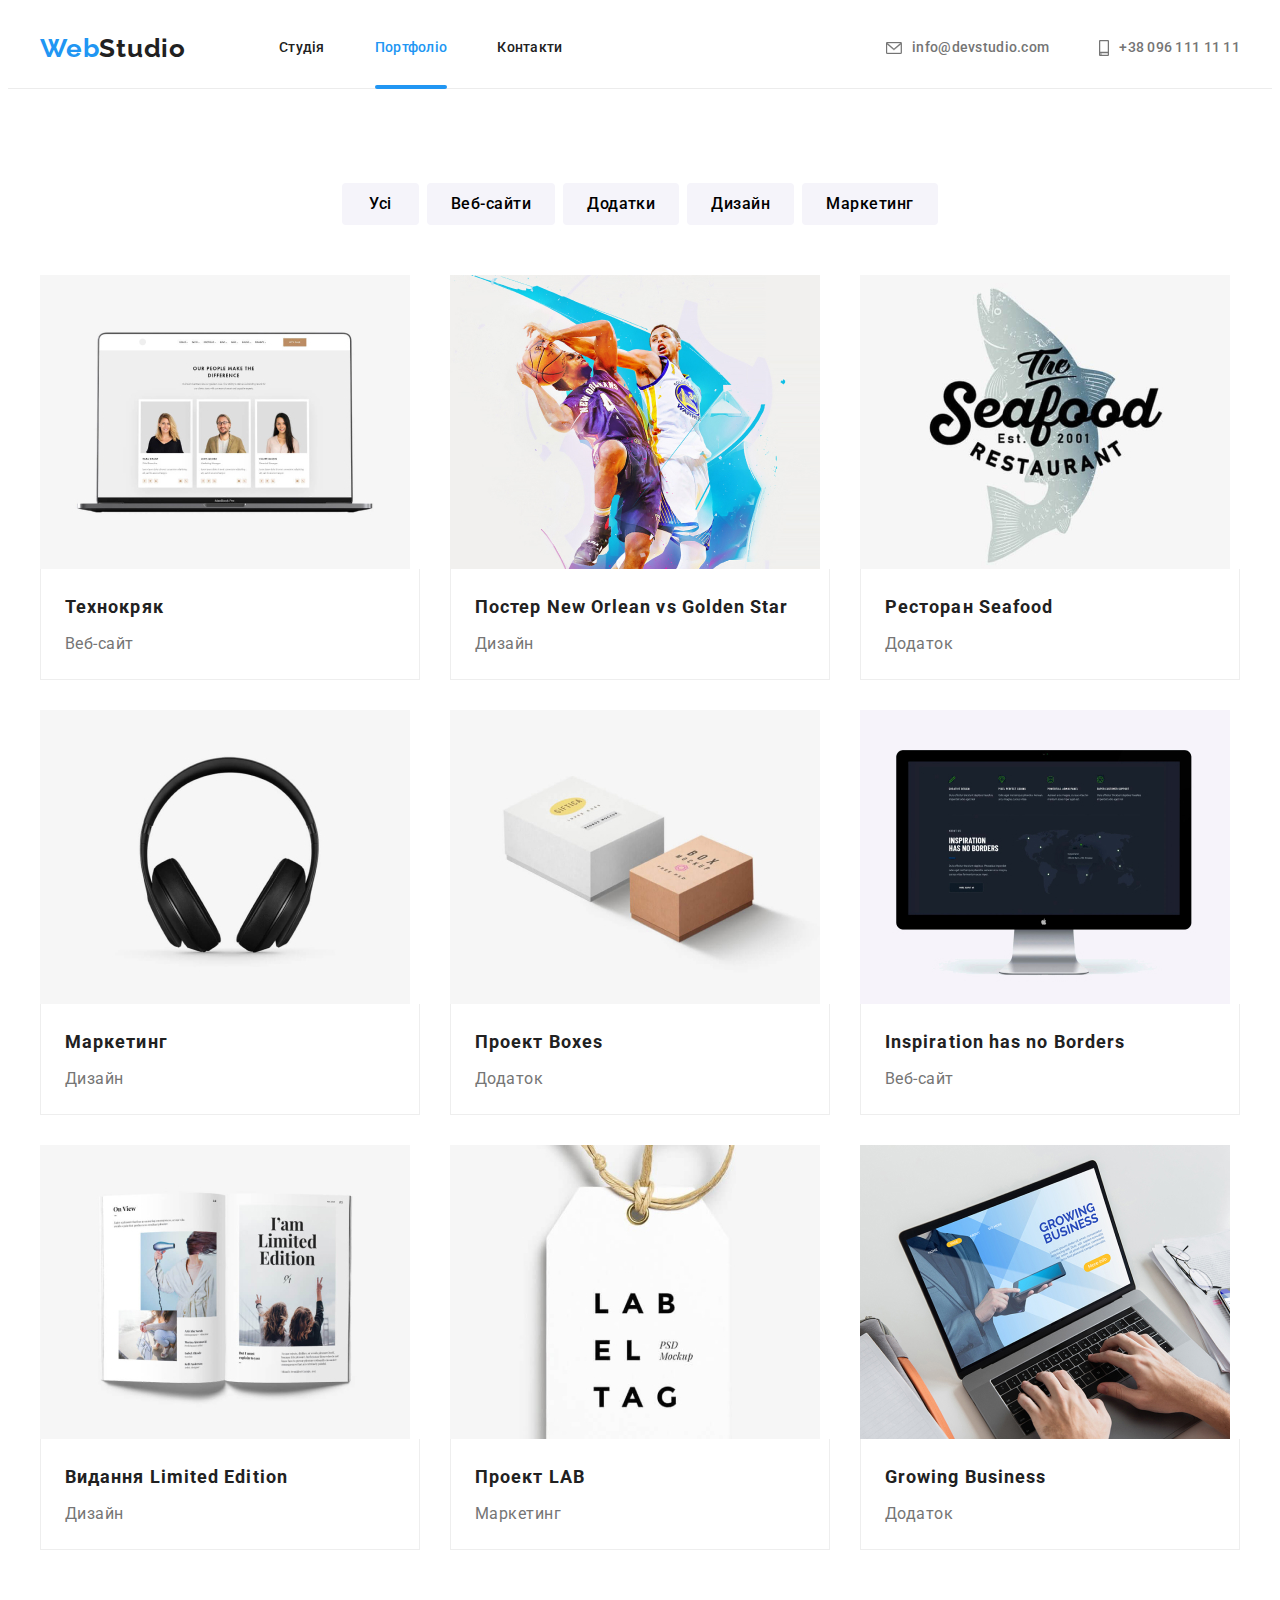
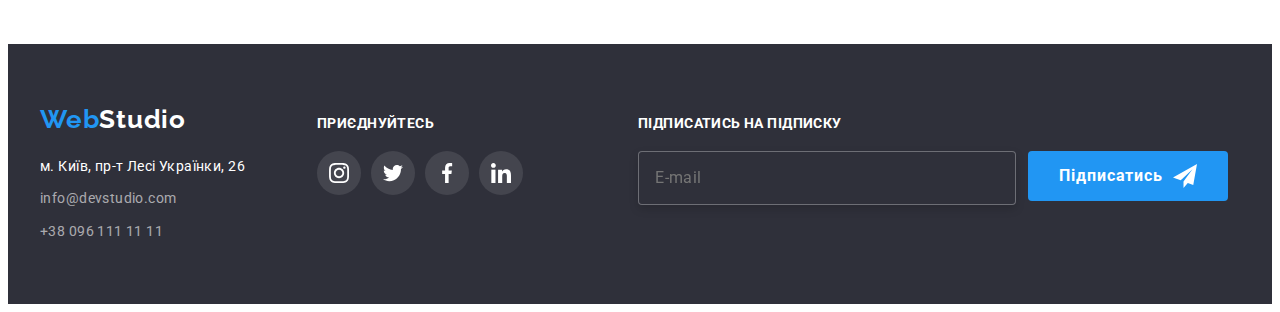
==== portfolio.html @ dafa0482 "first" ====
<!DOCTYPE html>
<html lang="uk">
  <head>
    <meta charset="UTF-8"/>
    <meta http-equiv="X-UA-Compatible" content="IE=edge"/>
    <meta name="viewport" content="width=device-width, initial-scale=1.0"/>
    <title>Portfolio</title>
    <link rel="preconnect" href="https://fonts.googleapis.com"/>
    <link rel="preconnect" href="https://fonts.gstatic.com" crossorigin/>
    <link
      href="https://fonts.googleapis.com/css2?family=Raleway:wght@700&family=Roboto:wght@400;500;700&display=swap"
      rel="stylesheet"/>
    <link rel="stylesheet" href="https://cdnjs.cloudflare.com/ajax/libs/modern-normalize/1.1.0/modern-normalize.min.css" integrity="sha512-wpPYUAdjBVSE4KJnH1VR1HeZfpl1ub8YT/NKx4PuQ5NmX2tKuGu6U/JRp5y+Y8XG2tV+wKQpNHVUX03MfMFn9Q==" crossorigin="anonymous" referrerpolicy="no-referrer" />
    <link rel="stylesheet" href="./css/style.css"/>
    <link rel="stylesheet" href="./css/main.min.css" />
  </head>
  <body>
    <header class="header">
     <div class="container">
        <nav class="navigation">
          <a href="/" class="navigation-logo"><span class="navigation-logos">Web</span>Studio</a>
          <ul class="navigation-site-nav-list">
            <li><a href="./index.html" class="link">Студія</a></li>
            <li>
              <a href="./portfolio.html" class="link-p current">Портфоліо</a>
            </li>
            <li><a href="#" class="link">Контакти</a></li>
          </ul>
        </nav>
        <ul class="contacts-list-h">
          <li>
            <a href="mailto:info@devstudio.com" class="link-mail">
              <svg class="icon icon-envelope" width="16" height="12">
              <use xlink:href="./images/icons.svg#icon-envelope"></use>
            </svg>
            info@devstudio.com</a>
          </li>
          <li><a href="tel:+380961111111" class="linktel">
            <svg class="icon icon-smartphone" width="10" height="16">
              <use xlink:href="./images/icons.svg#icon-smartphone" width="10" height="16"></use>
            </svg>+38 096 111 11 11</a></li>
        </ul>
     </div>
    </header>
    <!--main-->
    <main>
      <section class="allabout">
       <div class="container">
          <h1 class="visually-hidden">Портфоліо</h1>
          <ul class="list-buttons">
            <li><button type="button" class="butone">Усі</button></li>
            <li><button type="button" class="but">Веб-сайти</button></li>
            <li><button type="button" class="but">Додатки</button></li>
            <li><button type="button" class="but">Дизайн</button></li>
            <li><button type="button" class="but">Маркетинг</button></li>
          </ul>
          <ul class="card-set">
            <li class="item-carts">
              <a href="#" class="pcarts">
                <div class="product">
                 <div class="produkt-thumb">
                  <img src="./images/imegesportfolio/Tehnojrm1.jpg" alt="open notebook" width="370" height="294"/>
                  <div class="produkt-overlay">
                    <p class="produkt-text">Ресурс пропонує комплексні пропозиції з різним рівнем функціоналу та сервісів. Все це дозволить
                      відвідувачу отримати вичерпні відомості про компанію чи приватну особу.</p>
                  </div>
                 </div>
                </div>
                  <div class="item-carts-item">
                    <h3 class="cart-name">Технокряк</h3>
                    <p class="text-cart">Веб-сайт</p>
                  </div>
              </a>
            </li>
            <li class="item-carts">
              <a href="#" class="pcarts">
                <div class="product">
                  <div class="produkt-thumb">
                <img src="./images/imegesportfolio/New_orlean2.jpg" alt="big game New Orlean" width="370" height="294"/>
                <div class="produkt-overlay">
                  <p class="produkt-text">Ресурс пропонує комплексні пропозиції з різним рівнем функціоналу та сервісів. Все це
                    дозволить
                    відвідувачу отримати вичерпні відомості про компанію чи приватну особу.</p>
                </div>
                </div>
                </div>
                <div class="item-carts-item">
                  <h3 class="cart-name">Постер New Orlean vs Golden Star</h3>
                  <p class="text-cart">Дизайн</p>
                </div>
              </a>
            </li>
            <li class="item-carts">
              <a href="#" class="pcarts">
                <div class="product">
                  <div class="produkt-thumb">
                <img src="./images/imegesportfolio/Seafood3.jpg" alt="logo seafood" width="370" height="294"/>
                <div class="produkt-overlay">
                  <p class="produkt-text">Ресурс пропонує комплексні пропозиції з різним рівнем функціоналу та сервісів. Все це
                    дозволить
                    відвідувачу отримати вичерпні відомості про компанію чи приватну особу.</p>
                </div>
                </div>
                </div>
                <div class="item-carts-item">
                  <h3 class="cart-name">Ресторан Seafood</h3>
                  <p class="text-cart">Додаток</p>
                </div>
              </a>
            </li>
            <li class="item-carts">
              <a href="#" class="pcarts">
                <div class="product">
                  <div class="produkt-thumb">
                <img src="./images/imegesportfolio/prime4.jpg" alt="hearephone" width="370" height="294"/>
                <div class="produkt-overlay">
                  <p class="produkt-text">Ресурс пропонує комплексні пропозиції з різним рівнем функціоналу та сервісів. Все це
                    дозволить
                    відвідувачу отримати вичерпні відомості про компанію чи приватну особу.</p>
                </div>
                </div>
                </div>
                <div class="item-carts-item">
                  <h3 class="cart-name">Маркетинг</h3>
                  <p class="text-cart">Дизайн</p>
                </div>
              </a>
            </li>
            <li class="item-carts">
              <a href="#" class="pcarts">
                <div class="product">
                  <div class="produkt-thumb">
                <img src="./images/imegesportfolio/boxes5.jpg" alt="two boxes" width="370" height="294"/>
                <div class="produkt-overlay">
                  <p class="produkt-text">Ресурс пропонує комплексні пропозиції з різним рівнем функціоналу та сервісів. Все це
                    дозволить
                    відвідувачу отримати вичерпні відомості про компанію чи приватну особу.</p>
                </div>
                </div>
                </div>
                <div class="item-carts-item">
                  <h3 class="cart-name">Проект Boxes</h3>
                  <p class="text-cart">Додаток</p>
                </div>
              </a>
            </li>
            <li class="item-carts">
              <a href="#" class="pcarts">
                <div class="product">
                  <div class="produkt-thumb">
                <img src="./images/imegesportfolio/business6.jpg" alt="monitor" width="370" height="294"/>
                <div class="produkt-overlay">
                  <p class="produkt-text">Ресурс пропонує комплексні пропозиції з різним рівнем функціоналу та сервісів. Все це
                    дозволить
                    відвідувачу отримати вичерпні відомості про компанію чи приватну особу.</p>
                </div>
                </div>
                </div>
               <div class="item-carts-item">
                  <h3 class="cart-name">Inspiration has no Borders</h3>
                  <p class="text-cart">Веб-сайт</p>
               </div>
              </a>
            </li>
            <li class="item-carts">
              <a href="#" class="pcarts">
                <div class="product">
                  <div class="produkt-thumb">
                <img src="./images/imegesportfolio/limited7.jpg" alt="a book" width="370" height="294"/>
                <div class="produkt-overlay">
                  <p class="produkt-text">Ресурс пропонує комплексні пропозиції з різним рівнем функціоналу та сервісів. Все це
                    дозволить
                    відвідувачу отримати вичерпні відомості про компанію чи приватну особу.</p>
                </div>
                </div>
                </div>
                <div class="item-carts-item">
                  <h3 class="cart-name">Видання Limited Edition</h3>
                  <p class="text-cart">Дизайн</p>
                </div>
              </a>
            </li>
            <li class="item-carts">
              <a href="#" class="pcarts">
                <div class="product">
                  <div class="produkt-thumb">
                <img src="./images/imegesportfolio/lab8.jpg" alt="labeltag" width="370" height="294"/>
                <div class="produkt-overlay">
                  <p class="produkt-text">Ресурс пропонує комплексні пропозиції з різним рівнем функціоналу та сервісів. Все це
                    дозволить
                    відвідувачу отримати вичерпні відомості про компанію чи приватну особу.</p>
                </div>
                </div>
                </div>
                <div class="item-carts-item">
                  <h3 class="cart-name">Проект LAB</h3>
                  <p class="text-cart">Маркетинг</p>
                </div>
              </a>
            </li>
            <li class="item-carts">
              <a href="#" class="pcarts">
                <div class="product">
                  <div class="produkt-thumb">
                <img src="./images/imegesportfolio/busines9.jpg" alt="printing on the notebook" width="370" height="294"/>
                <div class="produkt-overlay">
                  <p class="produkt-text">Ресурс пропонує комплексні пропозиції з різним рівнем функціоналу та сервісів. Все це
                    дозволить
                    відвідувачу отримати вичерпні відомості про компанію чи приватну особу.</p>
                </div>
                </div>
                </div>
                <div class="item-carts-item">
                  <h3 class="cart-name">Growing Business</h3>
                  <p class="text-cart">Додаток</p>
                </div>
              </a>
            </li>
          </ul>
       </div>
      </section>
    </main>
    <footer class="footer">
      <div class="container-f">
        <div class="conection">
          <a href="/" class="flogo"><span class="navigation-logos">Web</span>Studio</a>
          <address class="addresfoot">
            <ul class="u">
              <li class="contacts-footer">
                <a
                  href="https://goo.gl/maps/TBVd1bk3MFg56sKE7"
                  target="blank"
                  rel="noopener noreferrer nofollow"
                  class="footer-adres"
                  >м. Київ, пр-т Лесі Українки, 26</a>
              </li>
              <li class="contacts-footer">
                <a href="mailto:info@devstudio.com" class="footer-mail"
                  >info@devstudio.com</a>
              </li>
              <li class="contacts-footer">
                <a href="tel:+380961111111" class="footer-tel">+38 096 111 11 11</a>
              </li>
            </ul>
          </address>
        </div>
        <div class="footer-icons-link">
        <p class="foter-link-title">ПРИЄДНУЙТЕСЬ</p>
        <ul class="footer-link-list">
      <li class="footer-link-item">
      <a class="f-s-link" href="">
      <svg class="icon icon-instagram-2">
        <use xlink:href="./images/icons.svg#icon-instagram-2"></use>
      </svg>
      </a>
     </li>
     <li class="footer-link-item">
      <a class="f-s-link" href="">
      <svg class="icon icon-twitter-1">
        <use xlink:href="./images/icons.svg#icon-twitter-1"></use>
      </svg>
      </a>
     </li>
     <li class="footer-link-item">
      <a class="f-s-link" href="">
      <svg class="icon icon-facebook-1">
        <use xlink:href="./images/icons.svg#icon-facebook-1"></use>
      </svg>
      </a>
     </li>
     <li class="footer-link-item">
      <a class="f-s-link" href="">
      <svg class="icon icon-linkedin-1">
        <use xlink:href="./images/icons.svg#icon-linkedin-1"></use>
      </svg>
      </a>
     </li>
        </ul>
      </div>
    <div class="form-button-foot">
      <p class="foter-link-tit">Підписатись на підписку</p>
      <form class="form-pidp">
        <input class="input-mail" type="text" name="e-mail" id="e-mail" placeholder="E-mail"/>
       <button type="submit" class="foot-em-bottom">Підписатись
          <svg class="icon icon-icon-send" width="24px" height="24px">
            <use xlink:href="./images/icons.svg#icon-icon-send"></use>
          </svg>
        </button>
       </form>
      </div>
    </div>
 </footer> 
  </body>
</html>
---- css/main.min.css ----
.navigation{display:flex;align-items:center}.navigation-site-nav-list{display:flex;gap:50px;margin-right:93px;margin-left:93px}.navigation-logo:focus,.navigation-logo{color:var(--title-text-color);text-decoration:none;font-family:"Raleway";font-style:normal;font-weight:700;font-size:26px;line-height:1.19;letter-spacing:.03em}.navigation-logos{color:var(--accent-color);-nev-accent:#2196f3}.contacts-list-h{display:flex;gap:50px;margin-right:93px;margin-left:93px}.header{border-bottom:1px solid #ececec}.link-s,li{text-decoration:none;list-style:none}.link-s.current,.link-p.current{color:var(--accent-color)}.linktel:hover,.linktel:focus,.linktel-s:hover,.linktel-s:focus,.link-mail:hover,.link-mail:focus,.navigation-site-nav-list>.link:hover,.navigation-site-nav-list>.link:focus,.link-p:hover,.link-p:focus{color:var(--accent-color);text-decoration:none}.link-p,.link-s,.link{position:relative;color:var(--title-text-color);font-weight:500;font-size:14px;line-height:1.14;letter-spacing:.02em;text-decoration:none}.current::after{content:"";position:absolute;display:block;width:100%;height:4px;background-color:#2196f3;left:0;bottom:-1px;opacity:1;border-radius:2px;transition:opacity 250ms cubic-bezier(0.4, 0, 0.2, 1)}.link-mail,.linktel{color:var(--text-color);font-weight:500;font-size:14px;line-height:1.14;letter-spacing:.02em;text-decoration:none}.link-s{display:flex;padding:32px 0;transition:color 250ms cubic-bezier(0.4, 0, 0.2, 1)}.link-s:hover,.link-s:focus{color:var(--accent-color)}.link{display:flex;padding:32px 0;transition:color 250ms cubic-bezier(0.4, 0, 0.2, 1)}.link:hover,.link:focus{color:var(--accent-color)}.link-p{display:flex;padding:32px 0;transition:color 250ms cubic-bezier(0.4, 0, 0.2, 1)}.link-p:hover,.link-p:focus{color:var(--accent-color)}.contacts-list-h{display:flex;margin-left:auto;margin-right:0px}.link-mail,.linktel{display:flex;padding:32px 0;align-items:center;transition:color 250ms cubic-bezier(0.4, 0, 0.2, 1)}.icon{fill:currentColor}.link-mail>.icon-envelope{stroke:currentColor;margin-right:10px}.linktel>.icon-smartphone{stroke:currentColor;margin-right:10px}.icon-smartphone:link:hover.icon{color:var(--accent-color)}.header{border-bottom:1px solid #ececec}.contacts-list-h,.navigation-site-nav-list{display:flex;gap:50px;margin-right:0}.navigation{display:flex;align-items:center}.header{border-bottom:1px solid #ececec}.navigation-logo:focus,.navigation-logo{color:var(--title-text-color);text-decoration:none;font-family:"Raleway";font-style:normal;font-weight:700;font-size:26px;line-height:1.19;letter-spacing:.03em}.navigation-logos{color:var(--accent-color);-nev-accent:#2196f3}.link-p,.link-s,.link{position:relative;color:var(--title-text-color);font-weight:500;font-size:14px;line-height:1.14;letter-spacing:.02em;text-decoration:none}:root{--primary-text-color: rgba(0, 0, 0, 0.8);--title-text-color: #212121;--text-color: #757575;--accent-color: #2196f3;--primary-white-color: #ffffff;--font-family: "Roboto", sans-serif;--bg-herro: #2f303a;--bg-team: #f5f4fa;--button-activ: #188ce8;--footer-text-color: rgba(255, 255, 255, 0.6)}header>.container{display:flex;width:1200px;padding-left:15px;padding-right:15px;margin:0 auto;align-items:center}.container{width:1200px;padding-left:15px;padding-right:15px;margin:0 auto}.product{overflow:hidden}.produkt-thumb{position:relative}.produkt-text{padding:63px 24px;font-family:"Roboto";font-style:normal;font-weight:400;font-size:18px;line-height:28px;letter-spacing:.03em;color:var(--primary-white-color)}.produkt-overlay{position:absolute;left:0;top:1px;width:100%;height:100%;background-color:rgba(33,150,243,.9);transform:translateY(100%);transition:transform 250ms cubic-bezier(0.4, 0, 0.2, 1)}.pcarts:hover .produkt-overlay{transform:translateY(0)}.produkt-thumb::before{display:inline-block;top:0;left:0;width:100%;height:100%;background-color:rgba(33,150,243,.9);transform:translateY(100%);transition:transform 250ms cubic-bezier(0.4, 0, 0.2, 1)}.pcarts:hover .produkt-thumb::before{transform:translateY(0)}.bg-hero{background:var(--bg-herro)}.h-title{font-weight:900;font-size:44px;line-height:1.36;text-align:center;letter-spacing:.06em;text-transform:uppercase;color:var(--primary-white-color)}.button-primary:hover,.button-primary:focus{background-color:var(--button-activ);color:var(--primary-white-color)}.button-primary{font-family:var(--font-family);font-style:normal;font-weight:700;font-size:16px;line-height:1.87;letter-spacing:.06em;cursor:pointer;box-shadow:0px 4px 4px rgba(0,0,0,.15);border-radius:4px;color:var(--primary-white-color);background-color:var(--accent-color);border-color:rgba(0,0,0,0);padding:10px 32px;margin:0;transition:background-color 250ms cubic-bezier(0.4, 0, 0.2, 1)}.h-title{text-align:center;max-width:796px;margin-top:200px;margin:0 auto;margin-bottom:30px}.title{margin-bottom:10px}.bg-hero{text-align:center}.overlay{max-width:1600px;padding-top:200px;padding-bottom:200px;margin-left:auto;margin-right:auto;background-color:#c4c4c4;background-image:linear-gradient(to right, rgba(47, 48, 58, 0.4), rgba(47, 48, 58, 0.4)),url("../images/hero.jpg");background-size:cover;background-repeat:no-repeat;align-items:center}.backdrop{position:fixed;top:0;left:0;width:100%;height:100%;background-color:rgba(0,0,0,.2);opacity:1;transition:opacity 250ms cubic-bezier(0.4, 0, 0.2, 1),visibility 250ms cubic-bezier(0.4, 0, 0.2, 1)}.our-describe{padding-top:94px;padding-bottom:47px}.visually-hidden{position:absolute;width:1px;height:1px;margin:-1px;border:0;padding:0;white-space:nowrap;-webkit-clip-path:inset(100%);clip-path:inset(100%);clip:rect(0 0 0 0);overflow:hidden}.skills .title{font-weight:700;font-size:14px;line-height:1.14;letter-spacing:.03em;text-transform:uppercase;color:var(--title-text-color)}.skills .skil{font-size:14px;line-height:1.72;letter-spacing:.03em;color:var(--text-color)}.list-skills{width:100%}@media screen and (min-width: 320px)and (max-width: 480px){.list-skills{display:block}}.box{width:100%}@media screen and (min-width: 320px)and (max-width: 480px){.box{margin-bottom:30px;width:450px;height:120px;background-color:#f5f4fa;border:1px solid #fff;border-radius:4px;background-size:border-box;align-items:center;justify-content:center;display:flex}}@media screen and (min-width: 480px){.box{margin-bottom:30px;width:270px;height:120px;background-color:#f5f4fa;border:1px solid #fff;border-radius:4px;background-size:border-box;align-items:center;justify-content:center}}@media screen and (min-width: 768px){.box{margin-bottom:30px;width:270px;height:120px;background-color:#f5f4fa;border:1px solid #fff;border-radius:4px;background-size:border-box;align-items:center;justify-content:center}}@media screen and (min-width: 1200px){.box{margin-bottom:30px;width:270px;height:120px;background-color:#f5f4fa;border:1px solid #fff;border-radius:4px;background-size:border-box;align-items:center;justify-content:center}}@media screen and (min-width: 320px)and (max-width: 480px){.box .skills{gap:30px;width:480px;display:block;flex-wrap:wrap}}.icon-antenna-1{width:70px;height:70px;align-items:center}.box>.icon{display:flex;background-repeat:no-repeat;gap:30px;align-items:center}.icon-clock-1{width:70px;height:70px;cursor:pointer}.icon-diagram-1{width:70px;height:70px;cursor:pointer}.icon-astronaut-1{width:70px;height:70px;cursor:pointer}.overlay{max-width:1600px;padding-top:200px;padding-bottom:200px;margin-left:auto;margin-right:auto;background-color:#c4c4c4;background-image:linear-gradient(to right, rgba(47, 48, 58, 0.4), rgba(47, 48, 58, 0.4)),url("../images/hero.jpg");background-size:cover;background-repeat:no-repeat;align-items:center}.work .working{font-weight:700;font-size:36px;line-height:1.16;text-align:center;letter-spacing:.03em;color:var(--title-text-color)}.work{padding-top:59px;padding-bottom:94px}.working{text-align:center}.forimages{display:flex;gap:30px;margin-top:50px}.picture{position:relative;display:block;gap:30px;max-width:100%;background:url(16166.jpg);border-radius:0px}.job-overlay{position:absolute;display:flex;width:370px;height:70px;left:0;bottom:0;background-color:rgba(47,48,58,.8);align-items:center;margin-left:auto;margin-right:auto}.j-o-title{margin-left:auto;margin-right:auto;font-family:"Roboto";font-style:normal;font-weight:700;font-size:14px;line-height:16px;text-align:center;letter-spacing:.03em;text-transform:uppercase;color:#fff}.person .name{font-weight:500;font-size:16px;line-height:1.18;letter-spacing:.03em;color:var(--title-text-color)}.person{background-color:#fff}.person-work{font-weight:400;font-size:16px;line-height:1.18;letter-spacing:.03em;color:var(--text-color)}.list-buttons .butone:hover,.list-buttons .butone:focus,.list-buttons .but:hover,.list-buttons .but:focus{color:#fff;background-color:var(--accent-color)}.team{background:var(--bg-team)}.team{padding-top:94px;padding-bottom:94px}.team-title:focus,.team-title{font-weight:700;font-size:36px;line-height:1.16;text-align:center;letter-spacing:.03em;color:#212121}.carts{display:flex;text-decoration:none;gap:30px;margin-top:50px}.person{text-align:center}.namec{text-align:center}.person-work{margin-top:10px}.person{box-shadow:0px 1px 3px rgba(0,0,0,.12),0px 1px 1px rgba(0,0,0,.14),0px 2px 1px rgba(0,0,0,.2);border-radius:0px 0px 4px 4px}.icons-cart-list{display:flex;text-decoration:none;gap:10px;margin-top:16px;justify-content:center;text-align:center}.icon-listc{display:flex;fill:#afb1b8}.icons-link:hover,.icons-link:focus{background-color:var(--accent-color);fill:#fff}.icons-link{display:flex;width:44px;height:44px;padding:12px;fill:#afb1b8;background-repeat:no-repeat;background-position:center;border-radius:50%;align-items:center;justify-content:center;transition:background-color 250ms cubic-bezier(0.4, 0, 0.2, 1),fill 250ms cubic-bezier(0.4, 0, 0.2, 1)}.icon .icon-instagram-2{width:20px;height:20px;cursor:pointer;align-content:center;vertical-align:middle;color:#afb1b8}.icon-twitter-1{width:20px;height:20px;cursor:pointer;align-content:center;vertical-align:middle;color:#afb1b8}.icon-facebook-1{width:20px;height:20px;cursor:pointer;align-content:center;vertical-align:middle;color:#afb1b8}.icon-linkedin-1{width:20px;height:20px;background-image:url("./images/icon-linkedin-1.svg");cursor:pointer;align-content:center;vertical-align:middle;color:#afb1b8}.clients{padding-top:94px;padding-bottom:94px}.clients-title{font-family:"Roboto";font-style:normal;font-weight:700;font-size:36px;line-height:42px;text-align:center;letter-spacing:.03em;color:#212121;margin-bottom:50px}.client-list{display:flex;gap:30px;justify-content:center;text-align:center;margin-left:auto;margin-right:auto}.client-link{display:flex;width:170px;height:92px;border:1px solid #afb1b8;fill:#afb1b8;border-radius:4px;justify-content:center;align-items:center;transition:border 250ms cubic-bezier(0.4, 0, 0.2, 1),fill 250ms cubic-bezier(0.4, 0, 0.2, 1)}.client-link:hover,.client-link:focus{fill:var(--accent-color);border:1px solid var(--accent-color)}.icon-Logo-1{width:106px;height:60px}.icon-Logo-2{width:106px;height:60px}.icon-Logo-3{width:106px;height:60px}.icon-Logo-4{width:106px;height:60px}.icon-Logo-5{width:106px;height:60px}.icon-Logo{width:106px;height:60px}.footer{display:flex;background:var(--bg-herro);padding-top:60px;padding-bottom:60px}.container-f{display:flex;width:1200px;padding-left:15px;padding-right:15px;margin:0 auto;align-items:baseline}.flogo{font-family:"Raleway";font-style:normal;font-weight:700;font-size:26px;line-height:1.19;letter-spacing:.03em;color:var(--primary-white-color);list-style:none;text-decoration:none}.list-adres:hover,.list-adres:focus,.list-mail:hover,.list-mail:focus,.list-tel:hover,.list-tel:focus{color:var(--accent-color)}.list-adres{font-family:"Roboto";font-style:normal;font-weight:400;font-size:14px;line-height:1.72;letter-spacing:.03em;color:var(--primary-white-color);text-decoration:none;transition:color 250ms cubic-bezier(0.4, 0, 0.2, 1)}.list-mail,.list-tel{font-style:normal;font-size:14px;line-height:1.72;letter-spacing:.03em;color:var(--footer-text-color);text-decoration:none;transition:color 250ms cubic-bezier(0.4, 0, 0.2, 1)}.footer{background-color:var(--bg-herro)}.footer-adres{font-family:"Roboto";font-style:normal;font-weight:400;font-size:14px;line-height:1.7;letter-spacing:.03em;color:var(--primary-white-color);text-decoration:none}.footer-mail:hover,.footer-mail:focus,.footer-tel:hover,.footer-tel:focus{color:var(--accent-color)}.footer-mail,.footer-tel{font-family:"Roboto";font-style:normal;font-weight:400;font-size:14px;line-height:1.7;letter-spacing:.03em;color:var(--footer-text-color);text-decoration:none}h1,h2,h3,h4,h5,h6{margin:0}ul,ol,p{margin:0;padding-left:0}img{display:block;max-width:100%}.addresfoot{margin-top:20px}.contacts-footer{gap:9px}.contacts-footer:not(:last-child){margin-bottom:9px}.address{margin-top:20px}.footerlist{padding-left:30px}.footer-icons-link{display:flex;margin-left:72px;flex-direction:column;flex-wrap:wrap;align-content:center}.foter-link-title{font-family:"Roboto";font-style:normal;font-weight:700;font-size:14px;line-height:16px;letter-spacing:.03em;text-transform:uppercase;color:#fff;margin-bottom:20px;align-items:center;justify-content:center}.footer-link-list{display:flex;justify-content:center;gap:10px}.footer-link-item{display:flex;width:44px;height:44px;background-repeat:no-repeat;background-position:center;background-color:rgba(255,255,255,.1);border-radius:50%;align-items:center;justify-content:center}.f-s-link{display:flex;height:43px;width:43px;border-radius:50%;align-items:center;justify-content:center;fill:#fff;transition:background-color 250ms cubic-bezier(0.4, 0, 0.2, 1)}.f-s-link:hover{background-color:var(--accent-color)}.f-s-link:focus{background-color:var(--accent-color)}.f-s-link .icon-instagram-2{width:20px;height:20px;cursor:pointer;fill:#fff}.f-s-link .icon-twitter-1{width:20px;cursor:pointer;fill:#fff}.f-s-link .icon-facebook-1{height:20px;fill:#fff;cursor:pointer}.f-s-link .icon-linkedin-1{height:20px;cursor:pointer;fill:#fff;width:20px}.form-email{margin-left:93px}.foter-link-tit{font-family:"Roboto";font-style:normal;font-weight:700;font-size:14px;line-height:16px;letter-spacing:.03em;text-transform:uppercase;color:#fff;margin-bottom:20px;align-items:center;justify-content:center}.form-button-foot{gap:10px;margin-left:115px}.input-mail{width:358px;height:50px;padding-left:16px;border:1px solid rgba(255,255,255,.3);filter:drop-shadow(0px 4px 4px rgba(0, 0, 0, 0.15));border-radius:4px;background-color:#2f303a;font-family:"Roboto";font-style:normal;font-weight:400;font-size:16px;line-height:20px;display:flex;align-items:center;letter-spacing:.03em;color:rgba(255,255,255,.6);outline:none}.input-mail:focus{border:1px solid rgba(255,255,255,.3)}.foot-em-bottom:hover,.foot-em-bottom:focus{background-color:var(--accent-color)}.form-pidp{display:flex;gap:12px}.foot-em-bottom{display:flex;width:200px;height:50px;font-family:"Roboto";font-style:normal;font-weight:700;font-size:16px;line-height:30px;background-color:rgba(255,255,255,.1);border-radius:4px;align-items:center;justify-content:center;text-align:center;letter-spacing:.06em;color:#fff;cursor:pointer;border:none;background-color:#2196f3;transition:background-color 250ms cubic-bezier(0.4, 0, 0.2, 1)}.icon-icon-send{margin-left:10px}.is-hidden{visibility:hidden;opacity:0;pointer-events:none}.modal{position:absolute;padding:40px;position:absolute;min-height:581px;min-width:528px;top:50%;left:50%;visibility:visible;background-color:#fff;box-shadow:0px 1px 3px rgba(0,0,0,.12),0px 1px 1px rgba(0,0,0,.14),0px 2px 1px rgba(0,0,0,.2);border-radius:4px;transform:translate(-50%, -50%) scale(1);transition:transform 250ms cubic-bezier(0.4, 0, 0.2, 1),opacity 250ms cubic-bezier(0.4, 0, 0.2, 1)}.backdrop.is-hidden .modal{transform:translate(-50%, -50%) scale(0)}.backdrop{position:fixed;top:0;left:0;width:100%;height:100%;background-color:rgba(0,0,0,.2);opacity:1;transition:opacity 250ms cubic-bezier(0.4, 0, 0.2, 1),visibility 250ms cubic-bezier(0.4, 0, 0.2, 1)}.p-modal{display:flex;margin-top:130px;align-items:center;justify-content:center;font-family:"Roboto";font-style:normal;font-weight:700;font-size:18px;line-height:28px;letter-spacing:.03em;color:#4a0d50}.modal-svg{position:absolute;display:flex;align-items:center;justify-content:center;cursor:pointer;width:30px;height:30px;background-color:#fff;border:1px solid rgba(0,0,0,.1);border-radius:50%;transition:250ms var(--timing-function);right:8px;top:8px;background-repeat:no-repeat;background-position:center;color:#000}.close{width:11px;height:11px}.modal-svg:hover,.modal-svg:focus{fill:var(--accent-color)}.checkbox-label{cursor:pointer;display:flex;justify-content:center;align-items:center;gap:5px}.modal-form-checkbox{margin-top:25px}.checkbox-input{-webkit-appearance:none;-moz-appearance:none;appearance:none}.checkbox-icon{display:inline-block;width:16px;height:15px;border:2px solid #212121;border-radius:4px;margin-right:3px;transition:background-color 250ms cubic-bezier(0.4, 0, 0.2, 1)}.checkbox-input:checked+.checkbox-icon{border-color:#2196f3;background-color:#2196f3;background-image:url(../images/Vector.svg);background-size:contain;background-origin:border-box;transition:background-color 250ms cubic-bezier(0.4, 0, 0.2, 1)}.formlabel-name{font-size:12px;line-height:1.16;letter-spacing:.01em;color:var(--paragraph-color)}.form-item:not(:last-child){margin-bottom:12px}.modal-form-message,.modal-form-input{display:block;width:448px;height:40px;font-weight:400;font-size:14px;line-height:14px;letter-spacing:.01em;color:rgba(117,117,117,.5);border-radius:4px;border-color:rgba(33,33,33,.2);outline:rgba(0,0,0,0);transition:border-color var(--title-text-color)}.modal-form-input{position:relative;margin-top:4px;padding-left:40px}.modal-form-message:hover,.modal-form-message:focus,.form-field:hover,.form-field:focus,.modal-form-input:hover,.modal-form-input:focus{border-color:#2196f3;fill:#2196f3}.form-field{position:relative;margin-bottom:28px}.icon-phone-black-18dp-1,.icon-email-black-18dp-1,.icon-person-black-18dp-1{position:absolute;top:30px;height:18px;left:13px;margin-top:4px;margin-bottom:11px;transition:fill 250ms cubic-bezier(0.4, 0, 0.2, 1)}.modal-form-title{font-family:"Roboto";font-style:normal;font-weight:700;font-size:20px;line-height:23px;letter-spacing:.03em;color:#212121;margin-bottom:12px;text-align:center}.modal-form-message{width:448px;height:120px;border-radius:4px;margin-top:4px;font-family:"Roboto";font-style:normal;font-weight:400;font-size:14px;line-height:14px;letter-spacing:.01em;padding:12px 16px;color:rgba(117,117,117,.76);resize:none}.modal-form-link{color:var(--accent-color)}.modal-form-check{display:flex;align-items:center;justify-content:center;margin-top:12px}.titl-contract{color:#2196f3;background-color:rgba(0,0,0,0)}.titl-contract:hover,.titl-contract:focus{color:#fff;background-color:#2196f3}.modal-check{position:absolute;display:flex;border:2px solid #000;align-items:center;justify-content:center;margin-right:7px;width:16px;height:15px;border-radius:2px;cursor:pointer;pointer-events:none;transition:background-color 250ms cubic-bezier(0.4, 0, 0.2, 1)}.icon-Vector-5{width:11px;height:8px;top:50%;left:10px;margin-top:11px;margin-bottom:11px;transform:translateY(-50%);transition:fill 250ms cubic-bezier(0.4, 0, 0.2, 1)}.modal-form-submit{display:block;width:200px;height:50px;align-items:center;justify-content:center;min-width:200px;height:50px;font-weight:700;font-size:16px;line-height:1.88;letter-spacing:.06em;color:var(--primary-white-color);background-color:var(--accent-color);border:none;border-radius:4px;margin-top:30px;margin-left:auto;margin-right:auto;transition-property:background-color,fill;transition-timing-function:linear;cursor:pointer}.modal-form-submit:hover,.modal-form-submit:focus{background-color:#188ce8;transition:background-color 250ms cubic-bezier(0.4, 0, 0.2, 1)}.butone{font-family:var(--font-family);font-style:normal;font-weight:500;font-size:16px;line-height:1.62;letter-spacing:.03em;background-color:#f5f4fa;border-radius:4px;text-decoration:none;border-color:rgba(0,0,0,0);padding:6px 25px;cursor:pointer;transition:background-color 250ms cubic-bezier(0.4, 0, 0.2, 1),color 250ms cubic-bezier(0.4, 0, 0.2, 1),box-shadow 250ms cubic-bezier(0.4, 0, 0.2, 1)}body{background-color:var(--primary-white-color);color:var(--title-text-color);font-family:var(--font-family);letter-spacing:.03em;font-size:14px}.visually-hidden{position:absolute;width:1px;height:1px;margin:-1px;border:0;padding:0;white-space:nowrap;-webkit-clip-path:inset(100%);clip-path:inset(100%);clip:rect(0 0 0 0);overflow:hidden}.butone{font-family:var(--font-family);font-style:normal;font-weight:500;font-size:16px;line-height:1.62;letter-spacing:.03em;background-color:#f5f4fa;border-radius:4px;text-decoration:none;border-color:rgba(0,0,0,0);padding:6px 25px;cursor:pointer;transition:background-color 250ms cubic-bezier(0.4, 0, 0.2, 1),color 250ms cubic-bezier(0.4, 0, 0.2, 1),box-shadow 250ms cubic-bezier(0.4, 0, 0.2, 1)}.but{font-family:var(--font-family);font-style:normal;font-weight:500;font-size:16px;line-height:1.62;letter-spacing:.03em;background-color:#f5f4fa;border-radius:4px;text-decoration:none;border-color:rgba(0,0,0,0);padding:6px 22px;cursor:pointer;transition:background-color 250ms cubic-bezier(0.4, 0, 0.2, 1),color 250ms cubic-bezier(0.4, 0, 0.2, 1),box-shadow 250ms cubic-bezier(0.4, 0, 0.2, 1)}.namec{padding-top:30px;padding-bottom:30px}.cart-name{font-family:var(--font-family);font-weight:700;font-size:18px;line-height:2;letter-spacing:.06em;color:var(--title-text-color);text-decoration:none;margin-bottom:4px}.pcarts .text-cart{font-family:var(--font-family);font-size:16px;line-height:1.87;letter-spacing:.03em;color:var(--text-color);text-decoration:none}.pcarts{position:relative;display:block;text-decoration:none;transition:box-shadow 250ms cubic-bezier(0.4, 0, 0.2, 1)}.card-set{display:flex;padding:0;margin:0;flex-wrap:wrap;text-decoration:none}.card-set>.item-carts{flex-basis:calc((100% - 60px)/3)}.item-carts-item{padding:20px 24px;border-left:1px solid #eee;border-right:1px solid #eee;border-bottom:1px solid #eee}.card-set{gap:30px;display:flex;justify-content:center;text-decoration:none}.list-buttons{display:flex;gap:8px;justify-content:center;margin-bottom:50px}.allabout{padding:94px 0}.butone:hover,.but:hover{box-shadow:0px 1px 1px rgba(0,0,0,.12),0px 4px 4px rgba(0,0,0,.06),1px 4px 6px rgba(0,0,0,.16)}.butone:focus,.but:focus{box-shadow:0px 1px 1px rgba(0,0,0,.12),0px 4px 4px rgba(0,0,0,.06),1px 4px 6px rgba(0,0,0,.16)}.pcarts:hover{box-shadow:inset 0px 1px 1px rgba(0,0,0,.16),0px 4px 4px rgba(0,0,0,.06),1px 4px 6px rgba(0,0,0,.12)}.pcarts:focus{box-shadow:inset 0px 1px 1px rgba(0,0,0,.16),0px 4px 4px rgba(0,0,0,.06),1px 4px 6px rgba(0,0,0,.12)}/*# sourceMappingURL=main.min.css.map */
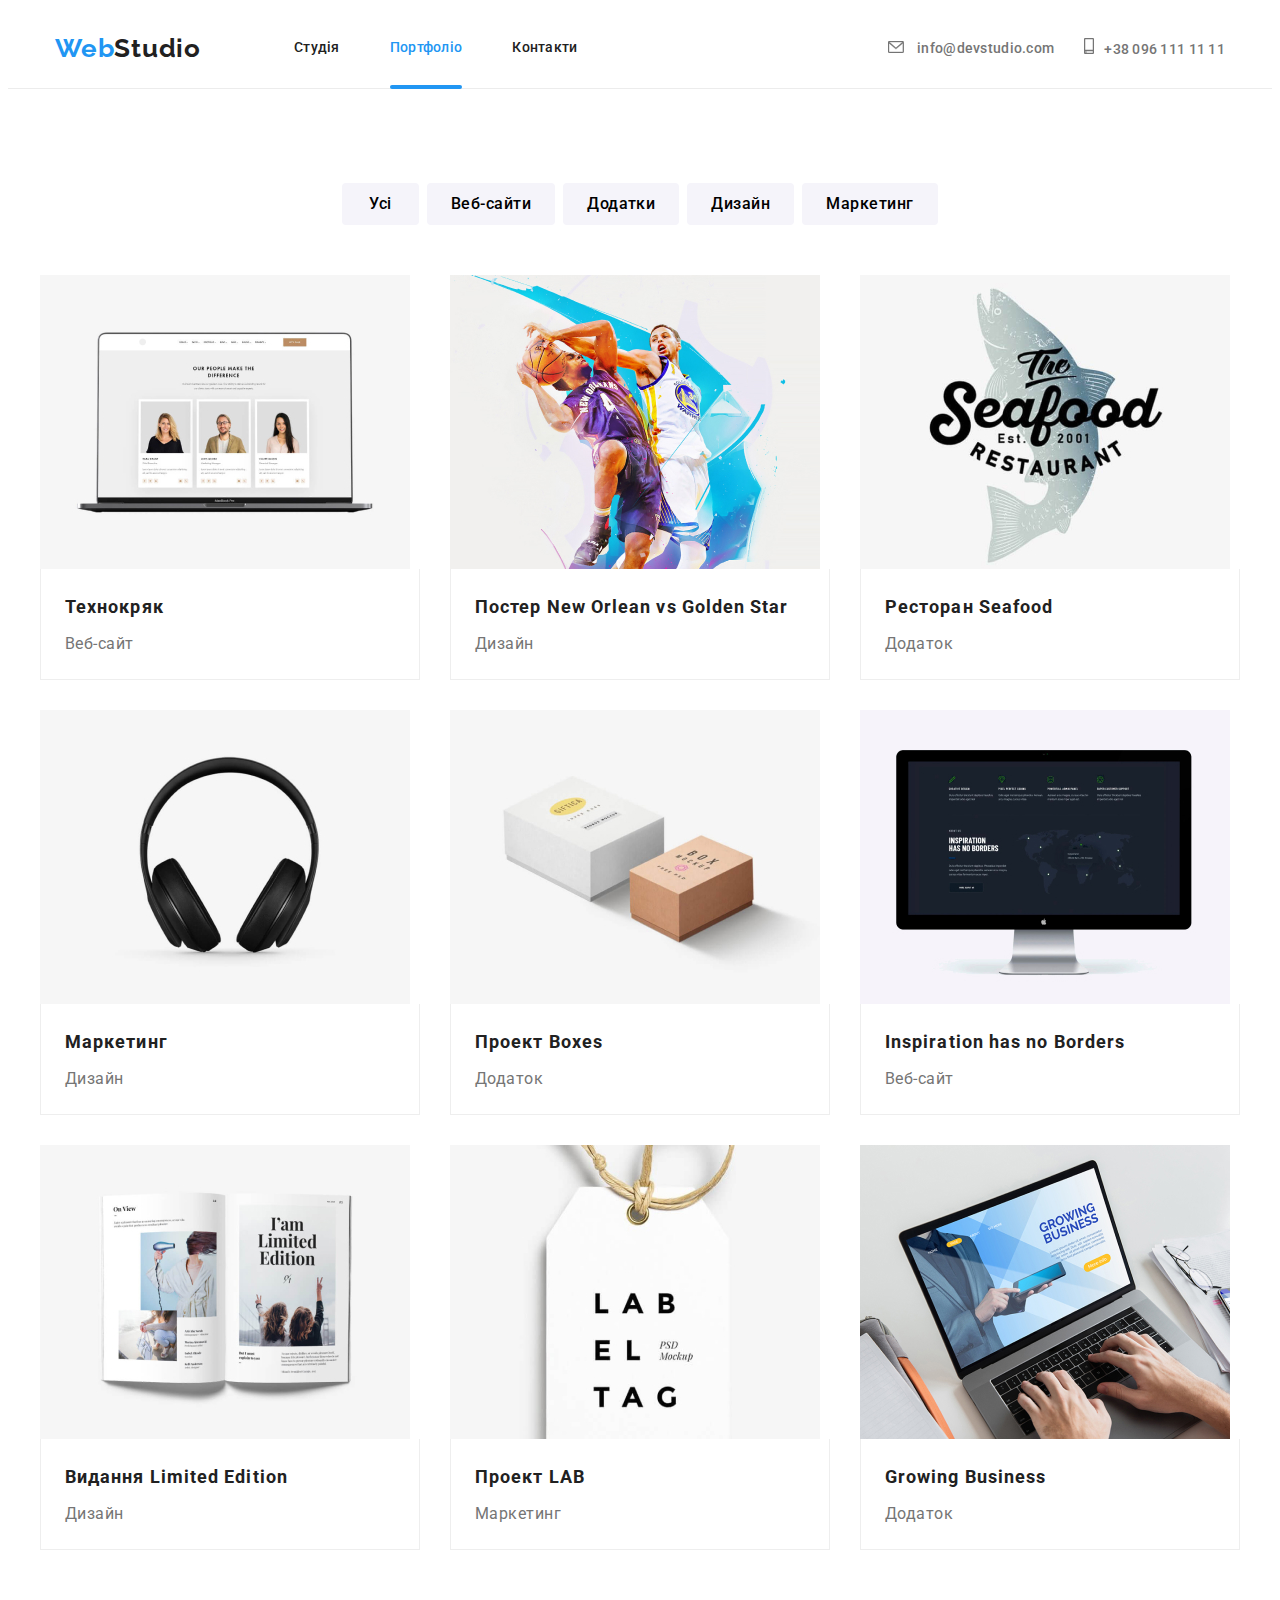
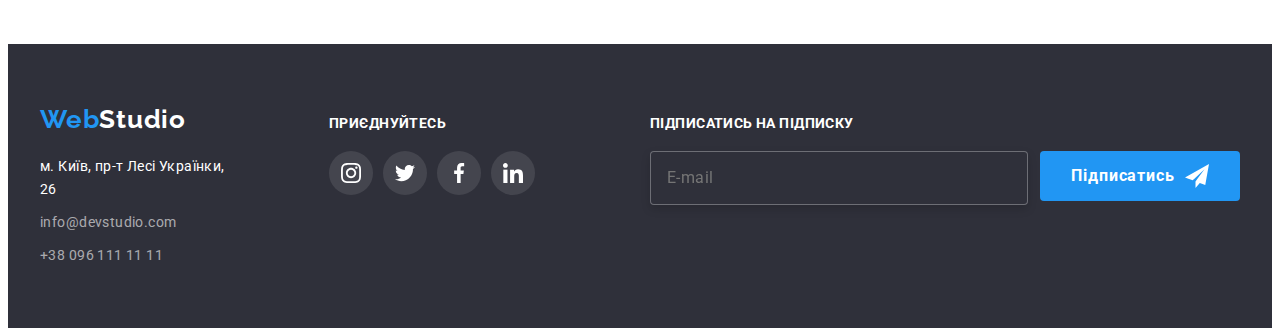
==== commit 9b946d8b: "corected mob" ====
--- a/portfolio.html
+++ b/portfolio.html
@@ -17,6 +17,7 @@
   <body>
     <header class="header">
      <div class="container">
+      <div class="cont-items">
         <nav class="navigation">
           <a href="/" class="navigation-logo"><span class="navigation-logos">Web</span>Studio</a>
           <ul class="navigation-site-nav-list">
@@ -40,6 +41,7 @@
               <use xlink:href="./images/icons.svg#icon-smartphone" width="10" height="16"></use>
             </svg>+38 096 111 11 11</a></li>
         </ul>
+        </div>
      </div>
     </header>
     <!--main-->
@@ -222,7 +224,7 @@
     </main>
     <footer class="footer">
       <div class="container-f">
-        <div class="conection">
+        <div class="footer-fortwo">
           <a href="/" class="flogo"><span class="navigation-logos">Web</span>Studio</a>
           <address class="addresfoot">
             <ul class="u">
--- a/css/main.min.css
+++ b/css/main.min.css
@@ -1 +1 @@
-.navigation{display:flex;align-items:center}.navigation-site-nav-list{display:flex;gap:50px;margin-right:93px;margin-left:93px}.navigation-logo:focus,.navigation-logo{color:var(--title-text-color);text-decoration:none;font-family:"Raleway";font-style:normal;font-weight:700;font-size:26px;line-height:1.19;letter-spacing:.03em}.navigation-logos{color:var(--accent-color);-nev-accent:#2196f3}.contacts-list-h{display:flex;gap:50px;margin-right:93px;margin-left:93px}.header{border-bottom:1px solid #ececec}.link-s,li{text-decoration:none;list-style:none}.link-s.current,.link-p.current{color:var(--accent-color)}.linktel:hover,.linktel:focus,.linktel-s:hover,.linktel-s:focus,.link-mail:hover,.link-mail:focus,.navigation-site-nav-list>.link:hover,.navigation-site-nav-list>.link:focus,.link-p:hover,.link-p:focus{color:var(--accent-color);text-decoration:none}.link-p,.link-s,.link{position:relative;color:var(--title-text-color);font-weight:500;font-size:14px;line-height:1.14;letter-spacing:.02em;text-decoration:none}.current::after{content:"";position:absolute;display:block;width:100%;height:4px;background-color:#2196f3;left:0;bottom:-1px;opacity:1;border-radius:2px;transition:opacity 250ms cubic-bezier(0.4, 0, 0.2, 1)}.link-mail,.linktel{color:var(--text-color);font-weight:500;font-size:14px;line-height:1.14;letter-spacing:.02em;text-decoration:none}.link-s{display:flex;padding:32px 0;transition:color 250ms cubic-bezier(0.4, 0, 0.2, 1)}.link-s:hover,.link-s:focus{color:var(--accent-color)}.link{display:flex;padding:32px 0;transition:color 250ms cubic-bezier(0.4, 0, 0.2, 1)}.link:hover,.link:focus{color:var(--accent-color)}.link-p{display:flex;padding:32px 0;transition:color 250ms cubic-bezier(0.4, 0, 0.2, 1)}.link-p:hover,.link-p:focus{color:var(--accent-color)}.contacts-list-h{display:flex;margin-left:auto;margin-right:0px}.link-mail,.linktel{display:flex;padding:32px 0;align-items:center;transition:color 250ms cubic-bezier(0.4, 0, 0.2, 1)}.icon{fill:currentColor}.link-mail>.icon-envelope{stroke:currentColor;margin-right:10px}.linktel>.icon-smartphone{stroke:currentColor;margin-right:10px}.icon-smartphone:link:hover.icon{color:var(--accent-color)}.header{border-bottom:1px solid #ececec}.contacts-list-h,.navigation-site-nav-list{display:flex;gap:50px;margin-right:0}.navigation{display:flex;align-items:center}.header{border-bottom:1px solid #ececec}.navigation-logo:focus,.navigation-logo{color:var(--title-text-color);text-decoration:none;font-family:"Raleway";font-style:normal;font-weight:700;font-size:26px;line-height:1.19;letter-spacing:.03em}.navigation-logos{color:var(--accent-color);-nev-accent:#2196f3}.link-p,.link-s,.link{position:relative;color:var(--title-text-color);font-weight:500;font-size:14px;line-height:1.14;letter-spacing:.02em;text-decoration:none}:root{--primary-text-color: rgba(0, 0, 0, 0.8);--title-text-color: #212121;--text-color: #757575;--accent-color: #2196f3;--primary-white-color: #ffffff;--font-family: "Roboto", sans-serif;--bg-herro: #2f303a;--bg-team: #f5f4fa;--button-activ: #188ce8;--footer-text-color: rgba(255, 255, 255, 0.6)}header>.container{display:flex;width:1200px;padding-left:15px;padding-right:15px;margin:0 auto;align-items:center}.container{width:1200px;padding-left:15px;padding-right:15px;margin:0 auto}.product{overflow:hidden}.produkt-thumb{position:relative}.produkt-text{padding:63px 24px;font-family:"Roboto";font-style:normal;font-weight:400;font-size:18px;line-height:28px;letter-spacing:.03em;color:var(--primary-white-color)}.produkt-overlay{position:absolute;left:0;top:1px;width:100%;height:100%;background-color:rgba(33,150,243,.9);transform:translateY(100%);transition:transform 250ms cubic-bezier(0.4, 0, 0.2, 1)}.pcarts:hover .produkt-overlay{transform:translateY(0)}.produkt-thumb::before{display:inline-block;top:0;left:0;width:100%;height:100%;background-color:rgba(33,150,243,.9);transform:translateY(100%);transition:transform 250ms cubic-bezier(0.4, 0, 0.2, 1)}.pcarts:hover .produkt-thumb::before{transform:translateY(0)}.bg-hero{background:var(--bg-herro)}.h-title{font-weight:900;font-size:44px;line-height:1.36;text-align:center;letter-spacing:.06em;text-transform:uppercase;color:var(--primary-white-color)}.button-primary:hover,.button-primary:focus{background-color:var(--button-activ);color:var(--primary-white-color)}.button-primary{font-family:var(--font-family);font-style:normal;font-weight:700;font-size:16px;line-height:1.87;letter-spacing:.06em;cursor:pointer;box-shadow:0px 4px 4px rgba(0,0,0,.15);border-radius:4px;color:var(--primary-white-color);background-color:var(--accent-color);border-color:rgba(0,0,0,0);padding:10px 32px;margin:0;transition:background-color 250ms cubic-bezier(0.4, 0, 0.2, 1)}.h-title{text-align:center;max-width:796px;margin-top:200px;margin:0 auto;margin-bottom:30px}.title{margin-bottom:10px}.bg-hero{text-align:center}.overlay{max-width:1600px;padding-top:200px;padding-bottom:200px;margin-left:auto;margin-right:auto;background-color:#c4c4c4;background-image:linear-gradient(to right, rgba(47, 48, 58, 0.4), rgba(47, 48, 58, 0.4)),url("../images/hero.jpg");background-size:cover;background-repeat:no-repeat;align-items:center}.backdrop{position:fixed;top:0;left:0;width:100%;height:100%;background-color:rgba(0,0,0,.2);opacity:1;transition:opacity 250ms cubic-bezier(0.4, 0, 0.2, 1),visibility 250ms cubic-bezier(0.4, 0, 0.2, 1)}.our-describe{padding-top:94px;padding-bottom:47px}.visually-hidden{position:absolute;width:1px;height:1px;margin:-1px;border:0;padding:0;white-space:nowrap;-webkit-clip-path:inset(100%);clip-path:inset(100%);clip:rect(0 0 0 0);overflow:hidden}.skills .title{font-weight:700;font-size:14px;line-height:1.14;letter-spacing:.03em;text-transform:uppercase;color:var(--title-text-color)}.skills .skil{font-size:14px;line-height:1.72;letter-spacing:.03em;color:var(--text-color)}.list-skills{width:100%}@media screen and (min-width: 320px)and (max-width: 480px){.list-skills{display:block}}.box{width:100%}@media screen and (min-width: 320px)and (max-width: 480px){.box{margin-bottom:30px;width:450px;height:120px;background-color:#f5f4fa;border:1px solid #fff;border-radius:4px;background-size:border-box;align-items:center;justify-content:center;display:flex}}@media screen and (min-width: 480px){.box{margin-bottom:30px;width:270px;height:120px;background-color:#f5f4fa;border:1px solid #fff;border-radius:4px;background-size:border-box;align-items:center;justify-content:center}}@media screen and (min-width: 768px){.box{margin-bottom:30px;width:270px;height:120px;background-color:#f5f4fa;border:1px solid #fff;border-radius:4px;background-size:border-box;align-items:center;justify-content:center}}@media screen and (min-width: 1200px){.box{margin-bottom:30px;width:270px;height:120px;background-color:#f5f4fa;border:1px solid #fff;border-radius:4px;background-size:border-box;align-items:center;justify-content:center}}@media screen and (min-width: 320px)and (max-width: 480px){.box .skills{gap:30px;width:480px;display:block;flex-wrap:wrap}}.icon-antenna-1{width:70px;height:70px;align-items:center}.box>.icon{display:flex;background-repeat:no-repeat;gap:30px;align-items:center}.icon-clock-1{width:70px;height:70px;cursor:pointer}.icon-diagram-1{width:70px;height:70px;cursor:pointer}.icon-astronaut-1{width:70px;height:70px;cursor:pointer}.overlay{max-width:1600px;padding-top:200px;padding-bottom:200px;margin-left:auto;margin-right:auto;background-color:#c4c4c4;background-image:linear-gradient(to right, rgba(47, 48, 58, 0.4), rgba(47, 48, 58, 0.4)),url("../images/hero.jpg");background-size:cover;background-repeat:no-repeat;align-items:center}.work .working{font-weight:700;font-size:36px;line-height:1.16;text-align:center;letter-spacing:.03em;color:var(--title-text-color)}.work{padding-top:59px;padding-bottom:94px}.working{text-align:center}.forimages{display:flex;gap:30px;margin-top:50px}.picture{position:relative;display:block;gap:30px;max-width:100%;background:url(16166.jpg);border-radius:0px}.job-overlay{position:absolute;display:flex;width:370px;height:70px;left:0;bottom:0;background-color:rgba(47,48,58,.8);align-items:center;margin-left:auto;margin-right:auto}.j-o-title{margin-left:auto;margin-right:auto;font-family:"Roboto";font-style:normal;font-weight:700;font-size:14px;line-height:16px;text-align:center;letter-spacing:.03em;text-transform:uppercase;color:#fff}.person .name{font-weight:500;font-size:16px;line-height:1.18;letter-spacing:.03em;color:var(--title-text-color)}.person{background-color:#fff}.person-work{font-weight:400;font-size:16px;line-height:1.18;letter-spacing:.03em;color:var(--text-color)}.list-buttons .butone:hover,.list-buttons .butone:focus,.list-buttons .but:hover,.list-buttons .but:focus{color:#fff;background-color:var(--accent-color)}.team{background:var(--bg-team)}.team{padding-top:94px;padding-bottom:94px}.team-title:focus,.team-title{font-weight:700;font-size:36px;line-height:1.16;text-align:center;letter-spacing:.03em;color:#212121}.carts{display:flex;text-decoration:none;gap:30px;margin-top:50px}.person{text-align:center}.namec{text-align:center}.person-work{margin-top:10px}.person{box-shadow:0px 1px 3px rgba(0,0,0,.12),0px 1px 1px rgba(0,0,0,.14),0px 2px 1px rgba(0,0,0,.2);border-radius:0px 0px 4px 4px}.icons-cart-list{display:flex;text-decoration:none;gap:10px;margin-top:16px;justify-content:center;text-align:center}.icon-listc{display:flex;fill:#afb1b8}.icons-link:hover,.icons-link:focus{background-color:var(--accent-color);fill:#fff}.icons-link{display:flex;width:44px;height:44px;padding:12px;fill:#afb1b8;background-repeat:no-repeat;background-position:center;border-radius:50%;align-items:center;justify-content:center;transition:background-color 250ms cubic-bezier(0.4, 0, 0.2, 1),fill 250ms cubic-bezier(0.4, 0, 0.2, 1)}.icon .icon-instagram-2{width:20px;height:20px;cursor:pointer;align-content:center;vertical-align:middle;color:#afb1b8}.icon-twitter-1{width:20px;height:20px;cursor:pointer;align-content:center;vertical-align:middle;color:#afb1b8}.icon-facebook-1{width:20px;height:20px;cursor:pointer;align-content:center;vertical-align:middle;color:#afb1b8}.icon-linkedin-1{width:20px;height:20px;background-image:url("./images/icon-linkedin-1.svg");cursor:pointer;align-content:center;vertical-align:middle;color:#afb1b8}.clients{padding-top:94px;padding-bottom:94px}.clients-title{font-family:"Roboto";font-style:normal;font-weight:700;font-size:36px;line-height:42px;text-align:center;letter-spacing:.03em;color:#212121;margin-bottom:50px}.client-list{display:flex;gap:30px;justify-content:center;text-align:center;margin-left:auto;margin-right:auto}.client-link{display:flex;width:170px;height:92px;border:1px solid #afb1b8;fill:#afb1b8;border-radius:4px;justify-content:center;align-items:center;transition:border 250ms cubic-bezier(0.4, 0, 0.2, 1),fill 250ms cubic-bezier(0.4, 0, 0.2, 1)}.client-link:hover,.client-link:focus{fill:var(--accent-color);border:1px solid var(--accent-color)}.icon-Logo-1{width:106px;height:60px}.icon-Logo-2{width:106px;height:60px}.icon-Logo-3{width:106px;height:60px}.icon-Logo-4{width:106px;height:60px}.icon-Logo-5{width:106px;height:60px}.icon-Logo{width:106px;height:60px}.footer{display:flex;background:var(--bg-herro);padding-top:60px;padding-bottom:60px}.container-f{display:flex;width:1200px;padding-left:15px;padding-right:15px;margin:0 auto;align-items:baseline}.flogo{font-family:"Raleway";font-style:normal;font-weight:700;font-size:26px;line-height:1.19;letter-spacing:.03em;color:var(--primary-white-color);list-style:none;text-decoration:none}.list-adres:hover,.list-adres:focus,.list-mail:hover,.list-mail:focus,.list-tel:hover,.list-tel:focus{color:var(--accent-color)}.list-adres{font-family:"Roboto";font-style:normal;font-weight:400;font-size:14px;line-height:1.72;letter-spacing:.03em;color:var(--primary-white-color);text-decoration:none;transition:color 250ms cubic-bezier(0.4, 0, 0.2, 1)}.list-mail,.list-tel{font-style:normal;font-size:14px;line-height:1.72;letter-spacing:.03em;color:var(--footer-text-color);text-decoration:none;transition:color 250ms cubic-bezier(0.4, 0, 0.2, 1)}.footer{background-color:var(--bg-herro)}.footer-adres{font-family:"Roboto";font-style:normal;font-weight:400;font-size:14px;line-height:1.7;letter-spacing:.03em;color:var(--primary-white-color);text-decoration:none}.footer-mail:hover,.footer-mail:focus,.footer-tel:hover,.footer-tel:focus{color:var(--accent-color)}.footer-mail,.footer-tel{font-family:"Roboto";font-style:normal;font-weight:400;font-size:14px;line-height:1.7;letter-spacing:.03em;color:var(--footer-text-color);text-decoration:none}h1,h2,h3,h4,h5,h6{margin:0}ul,ol,p{margin:0;padding-left:0}img{display:block;max-width:100%}.addresfoot{margin-top:20px}.contacts-footer{gap:9px}.contacts-footer:not(:last-child){margin-bottom:9px}.address{margin-top:20px}.footerlist{padding-left:30px}.footer-icons-link{display:flex;margin-left:72px;flex-direction:column;flex-wrap:wrap;align-content:center}.foter-link-title{font-family:"Roboto";font-style:normal;font-weight:700;font-size:14px;line-height:16px;letter-spacing:.03em;text-transform:uppercase;color:#fff;margin-bottom:20px;align-items:center;justify-content:center}.footer-link-list{display:flex;justify-content:center;gap:10px}.footer-link-item{display:flex;width:44px;height:44px;background-repeat:no-repeat;background-position:center;background-color:rgba(255,255,255,.1);border-radius:50%;align-items:center;justify-content:center}.f-s-link{display:flex;height:43px;width:43px;border-radius:50%;align-items:center;justify-content:center;fill:#fff;transition:background-color 250ms cubic-bezier(0.4, 0, 0.2, 1)}.f-s-link:hover{background-color:var(--accent-color)}.f-s-link:focus{background-color:var(--accent-color)}.f-s-link .icon-instagram-2{width:20px;height:20px;cursor:pointer;fill:#fff}.f-s-link .icon-twitter-1{width:20px;cursor:pointer;fill:#fff}.f-s-link .icon-facebook-1{height:20px;fill:#fff;cursor:pointer}.f-s-link .icon-linkedin-1{height:20px;cursor:pointer;fill:#fff;width:20px}.form-email{margin-left:93px}.foter-link-tit{font-family:"Roboto";font-style:normal;font-weight:700;font-size:14px;line-height:16px;letter-spacing:.03em;text-transform:uppercase;color:#fff;margin-bottom:20px;align-items:center;justify-content:center}.form-button-foot{gap:10px;margin-left:115px}.input-mail{width:358px;height:50px;padding-left:16px;border:1px solid rgba(255,255,255,.3);filter:drop-shadow(0px 4px 4px rgba(0, 0, 0, 0.15));border-radius:4px;background-color:#2f303a;font-family:"Roboto";font-style:normal;font-weight:400;font-size:16px;line-height:20px;display:flex;align-items:center;letter-spacing:.03em;color:rgba(255,255,255,.6);outline:none}.input-mail:focus{border:1px solid rgba(255,255,255,.3)}.foot-em-bottom:hover,.foot-em-bottom:focus{background-color:var(--accent-color)}.form-pidp{display:flex;gap:12px}.foot-em-bottom{display:flex;width:200px;height:50px;font-family:"Roboto";font-style:normal;font-weight:700;font-size:16px;line-height:30px;background-color:rgba(255,255,255,.1);border-radius:4px;align-items:center;justify-content:center;text-align:center;letter-spacing:.06em;color:#fff;cursor:pointer;border:none;background-color:#2196f3;transition:background-color 250ms cubic-bezier(0.4, 0, 0.2, 1)}.icon-icon-send{margin-left:10px}.is-hidden{visibility:hidden;opacity:0;pointer-events:none}.modal{position:absolute;padding:40px;position:absolute;min-height:581px;min-width:528px;top:50%;left:50%;visibility:visible;background-color:#fff;box-shadow:0px 1px 3px rgba(0,0,0,.12),0px 1px 1px rgba(0,0,0,.14),0px 2px 1px rgba(0,0,0,.2);border-radius:4px;transform:translate(-50%, -50%) scale(1);transition:transform 250ms cubic-bezier(0.4, 0, 0.2, 1),opacity 250ms cubic-bezier(0.4, 0, 0.2, 1)}.backdrop.is-hidden .modal{transform:translate(-50%, -50%) scale(0)}.backdrop{position:fixed;top:0;left:0;width:100%;height:100%;background-color:rgba(0,0,0,.2);opacity:1;transition:opacity 250ms cubic-bezier(0.4, 0, 0.2, 1),visibility 250ms cubic-bezier(0.4, 0, 0.2, 1)}.p-modal{display:flex;margin-top:130px;align-items:center;justify-content:center;font-family:"Roboto";font-style:normal;font-weight:700;font-size:18px;line-height:28px;letter-spacing:.03em;color:#4a0d50}.modal-svg{position:absolute;display:flex;align-items:center;justify-content:center;cursor:pointer;width:30px;height:30px;background-color:#fff;border:1px solid rgba(0,0,0,.1);border-radius:50%;transition:250ms var(--timing-function);right:8px;top:8px;background-repeat:no-repeat;background-position:center;color:#000}.close{width:11px;height:11px}.modal-svg:hover,.modal-svg:focus{fill:var(--accent-color)}.checkbox-label{cursor:pointer;display:flex;justify-content:center;align-items:center;gap:5px}.modal-form-checkbox{margin-top:25px}.checkbox-input{-webkit-appearance:none;-moz-appearance:none;appearance:none}.checkbox-icon{display:inline-block;width:16px;height:15px;border:2px solid #212121;border-radius:4px;margin-right:3px;transition:background-color 250ms cubic-bezier(0.4, 0, 0.2, 1)}.checkbox-input:checked+.checkbox-icon{border-color:#2196f3;background-color:#2196f3;background-image:url(../images/Vector.svg);background-size:contain;background-origin:border-box;transition:background-color 250ms cubic-bezier(0.4, 0, 0.2, 1)}.formlabel-name{font-size:12px;line-height:1.16;letter-spacing:.01em;color:var(--paragraph-color)}.form-item:not(:last-child){margin-bottom:12px}.modal-form-message,.modal-form-input{display:block;width:448px;height:40px;font-weight:400;font-size:14px;line-height:14px;letter-spacing:.01em;color:rgba(117,117,117,.5);border-radius:4px;border-color:rgba(33,33,33,.2);outline:rgba(0,0,0,0);transition:border-color var(--title-text-color)}.modal-form-input{position:relative;margin-top:4px;padding-left:40px}.modal-form-message:hover,.modal-form-message:focus,.form-field:hover,.form-field:focus,.modal-form-input:hover,.modal-form-input:focus{border-color:#2196f3;fill:#2196f3}.form-field{position:relative;margin-bottom:28px}.icon-phone-black-18dp-1,.icon-email-black-18dp-1,.icon-person-black-18dp-1{position:absolute;top:30px;height:18px;left:13px;margin-top:4px;margin-bottom:11px;transition:fill 250ms cubic-bezier(0.4, 0, 0.2, 1)}.modal-form-title{font-family:"Roboto";font-style:normal;font-weight:700;font-size:20px;line-height:23px;letter-spacing:.03em;color:#212121;margin-bottom:12px;text-align:center}.modal-form-message{width:448px;height:120px;border-radius:4px;margin-top:4px;font-family:"Roboto";font-style:normal;font-weight:400;font-size:14px;line-height:14px;letter-spacing:.01em;padding:12px 16px;color:rgba(117,117,117,.76);resize:none}.modal-form-link{color:var(--accent-color)}.modal-form-check{display:flex;align-items:center;justify-content:center;margin-top:12px}.titl-contract{color:#2196f3;background-color:rgba(0,0,0,0)}.titl-contract:hover,.titl-contract:focus{color:#fff;background-color:#2196f3}.modal-check{position:absolute;display:flex;border:2px solid #000;align-items:center;justify-content:center;margin-right:7px;width:16px;height:15px;border-radius:2px;cursor:pointer;pointer-events:none;transition:background-color 250ms cubic-bezier(0.4, 0, 0.2, 1)}.icon-Vector-5{width:11px;height:8px;top:50%;left:10px;margin-top:11px;margin-bottom:11px;transform:translateY(-50%);transition:fill 250ms cubic-bezier(0.4, 0, 0.2, 1)}.modal-form-submit{display:block;width:200px;height:50px;align-items:center;justify-content:center;min-width:200px;height:50px;font-weight:700;font-size:16px;line-height:1.88;letter-spacing:.06em;color:var(--primary-white-color);background-color:var(--accent-color);border:none;border-radius:4px;margin-top:30px;margin-left:auto;margin-right:auto;transition-property:background-color,fill;transition-timing-function:linear;cursor:pointer}.modal-form-submit:hover,.modal-form-submit:focus{background-color:#188ce8;transition:background-color 250ms cubic-bezier(0.4, 0, 0.2, 1)}.butone{font-family:var(--font-family);font-style:normal;font-weight:500;font-size:16px;line-height:1.62;letter-spacing:.03em;background-color:#f5f4fa;border-radius:4px;text-decoration:none;border-color:rgba(0,0,0,0);padding:6px 25px;cursor:pointer;transition:background-color 250ms cubic-bezier(0.4, 0, 0.2, 1),color 250ms cubic-bezier(0.4, 0, 0.2, 1),box-shadow 250ms cubic-bezier(0.4, 0, 0.2, 1)}body{background-color:var(--primary-white-color);color:var(--title-text-color);font-family:var(--font-family);letter-spacing:.03em;font-size:14px}.visually-hidden{position:absolute;width:1px;height:1px;margin:-1px;border:0;padding:0;white-space:nowrap;-webkit-clip-path:inset(100%);clip-path:inset(100%);clip:rect(0 0 0 0);overflow:hidden}.butone{font-family:var(--font-family);font-style:normal;font-weight:500;font-size:16px;line-height:1.62;letter-spacing:.03em;background-color:#f5f4fa;border-radius:4px;text-decoration:none;border-color:rgba(0,0,0,0);padding:6px 25px;cursor:pointer;transition:background-color 250ms cubic-bezier(0.4, 0, 0.2, 1),color 250ms cubic-bezier(0.4, 0, 0.2, 1),box-shadow 250ms cubic-bezier(0.4, 0, 0.2, 1)}.but{font-family:var(--font-family);font-style:normal;font-weight:500;font-size:16px;line-height:1.62;letter-spacing:.03em;background-color:#f5f4fa;border-radius:4px;text-decoration:none;border-color:rgba(0,0,0,0);padding:6px 22px;cursor:pointer;transition:background-color 250ms cubic-bezier(0.4, 0, 0.2, 1),color 250ms cubic-bezier(0.4, 0, 0.2, 1),box-shadow 250ms cubic-bezier(0.4, 0, 0.2, 1)}.namec{padding-top:30px;padding-bottom:30px}.cart-name{font-family:var(--font-family);font-weight:700;font-size:18px;line-height:2;letter-spacing:.06em;color:var(--title-text-color);text-decoration:none;margin-bottom:4px}.pcarts .text-cart{font-family:var(--font-family);font-size:16px;line-height:1.87;letter-spacing:.03em;color:var(--text-color);text-decoration:none}.pcarts{position:relative;display:block;text-decoration:none;transition:box-shadow 250ms cubic-bezier(0.4, 0, 0.2, 1)}.card-set{display:flex;padding:0;margin:0;flex-wrap:wrap;text-decoration:none}.card-set>.item-carts{flex-basis:calc((100% - 60px)/3)}.item-carts-item{padding:20px 24px;border-left:1px solid #eee;border-right:1px solid #eee;border-bottom:1px solid #eee}.card-set{gap:30px;display:flex;justify-content:center;text-decoration:none}.list-buttons{display:flex;gap:8px;justify-content:center;margin-bottom:50px}.allabout{padding:94px 0}.butone:hover,.but:hover{box-shadow:0px 1px 1px rgba(0,0,0,.12),0px 4px 4px rgba(0,0,0,.06),1px 4px 6px rgba(0,0,0,.16)}.butone:focus,.but:focus{box-shadow:0px 1px 1px rgba(0,0,0,.12),0px 4px 4px rgba(0,0,0,.06),1px 4px 6px rgba(0,0,0,.16)}.pcarts:hover{box-shadow:inset 0px 1px 1px rgba(0,0,0,.16),0px 4px 4px rgba(0,0,0,.06),1px 4px 6px rgba(0,0,0,.12)}.pcarts:focus{box-shadow:inset 0px 1px 1px rgba(0,0,0,.16),0px 4px 4px rgba(0,0,0,.06),1px 4px 6px rgba(0,0,0,.12)}/*# sourceMappingURL=main.min.css.map */+.navigation{display:flex;align-items:center}.navigation-site-nav-list{display:flex;gap:50px;margin-right:93px;margin-left:93px}.navigation-logo:focus,.navigation-logo{color:var(--title-text-color);text-decoration:none;font-family:"Raleway";font-style:normal;font-weight:700;font-size:26px;line-height:1.19;letter-spacing:.03em}.navigation-logos{color:var(--accent-color);-nev-accent:#2196f3}.header{border-bottom:1px solid #ececec}.link-s,li{text-decoration:none;list-style:none}.link-s.current,.link-p.current{color:var(--accent-color)}.linktel:hover,.linktel:focus,.linktel-s:hover,.linktel-s:focus,.link-mail:hover,.link-mail:focus,.navigation-site-nav-list>.link:hover,.navigation-site-nav-list>.link:focus,.link-p:hover,.link-p:focus{color:var(--accent-color);text-decoration:none}.link-p,.link-s,.link{position:relative;color:var(--title-text-color);font-weight:500;font-size:14px;line-height:1.14;letter-spacing:.02em;text-decoration:none}.current::after{content:"";position:absolute;display:block;width:100%;height:4px;background-color:#2196f3;left:0;bottom:-1px;opacity:1;border-radius:2px;transition:opacity 250ms cubic-bezier(0.4, 0, 0.2, 1)}.link-mail,.linktel{color:var(--text-color);font-weight:500;font-size:14px;line-height:1.14;letter-spacing:.02em;text-decoration:none}.link-s{display:flex;padding:32px 0;transition:color 250ms cubic-bezier(0.4, 0, 0.2, 1)}.link-s:hover,.link-s:focus{color:var(--accent-color)}.link{display:flex;padding:32px 0;transition:color 250ms cubic-bezier(0.4, 0, 0.2, 1)}.link:hover,.link:focus{color:var(--accent-color)}.link-p{display:flex;padding:32px 0;transition:color 250ms cubic-bezier(0.4, 0, 0.2, 1)}.link-p:hover,.link-p:focus{color:var(--accent-color)}@media screen and (min-width: 1200px){.link-mail{padding:10px 0;align-items:center;transition:color 250ms cubic-bezier(0.4, 0, 0.2, 1)}}@media screen and (min-width: 1200px){.linktel{padding:32px 0;align-items:center;transition:color 250ms cubic-bezier(0.4, 0, 0.2, 1)}}.icon{fill:currentColor}.link-mail>.icon-envelope{stroke:currentColor;margin-right:10px}.linktel>.icon-smartphone{stroke:currentColor;margin-right:10px}.icon-smartphone:link:hover.icon{color:var(--accent-color)}@media screen and (max-width: 768px){.navigation-site-nav-list,.contacts-list-h{display:none}}@media screen and (min-width: 768px){.navigation-site-nav-list,.contacts-list-h{display:block}}@media screen and (min-width: 1200px){.cont-items{display:flex;align-items:center;padding-left:15px;padding-right:15px;margin:0 auto}}.navigation__menu--open-button{display:flex;padding:0;width:40px;height:40px;align-items:center;background-color:rgba(0,0,0,0);border:rgba(0,0,0,0);cursor:pointer;margin-left:auto}@media screen and (min-width: 768px){.navigation__menu--open-button{display:none}}@media screen and (min-width: 1200px){.navigation-site-nav-list{display:flex}}@media screen and (min-width: 768px){.navigation-site-nav-list{display:block}}.navigation__menu--open-icon{cursor:pointer;box-sizing:border-box}.is-hidden{opacity:0;visibility:hidden;pointer-events:none}.mobile-menu{top:0;background-color:var(--primary-white-color);width:100vw;height:100vh;z-index:1}@media screen and (min-width: 768px){.mobile-menu{display:none}}.mobile-menu__container{position:absolute;display:flex;flex-direction:column;justify-content:space-between;height:100%;padding:38px 40px;margin:0 auto;overflow:auto}@media screen and (min-width: 768px){.mobile-menu__container{display:none}}.mobile-menu__close-btn{position:absolute;display:flex;align-items:center;color:var(--secondary-text-color);background-color:rgba(0,0,0,0);border:rgba(0,0,0,0);padding:0;top:10px;right:15px;width:40px;height:40px;cursor:pointer}.mobile-menu__close-icon{fill:currentcolor}.mobile-menu__list list{margin-bottom:70px;gap:32px;font-weight:500;font-size:36px;line-height:1.175;letter-spacing:.02em}.mobile-menu__item:not(:last-child){margin-bottom:32px}.mobile-menu__link--current{position:relative;font-weight:500;text-decoration:none;font-size:30px;line-height:1.16;letter-spacing:.02em;color:var(--accent-color)}@media screen and (min-width: 480px){.mobile-menu__link--current{font-size:40px;line-height:1.18;text-align:center;letter-spacing:.02em;position:relative;text-decoration:none}}.mobile-contacts{margin-bottom:64px}.list{list-style:none}.header{border-bottom:1px solid #ececec}@media screen and (min-width: 320px){.contacts-list-h{display:none}}@media screen and (min-width: 768px){.contacts-list-h{display:block;gap:10px;margin-left:auto}}@media screen and (min-width: 1200px){.contacts-list-h{display:flex;flex-direction:row;align-items:center;gap:30px;margin-left:auto}}@media screen and (min-width: 768px){.navigation-site-nav-list{display:flex;align-items:center;justify-content:center;gap:50px}}.navigation{display:flex;align-items:center}.header{border-bottom:1px solid #ececec}.navigation-logo:focus,.navigation-logo{color:var(--title-text-color);text-decoration:none;font-family:"Raleway";font-style:normal;font-weight:700;font-size:26px;line-height:1.19;letter-spacing:.03em}.navigation-logos{color:var(--accent-color);-nev-accent:#2196f3}.link-p,.link-s,.link{position:relative;color:var(--title-text-color);font-weight:500;font-size:14px;line-height:1.14;letter-spacing:.02em;text-decoration:none}:root{--primary-text-color: rgba(0, 0, 0, 0.8);--title-text-color: #212121;--text-color: #757575;--accent-color: #2196f3;--primary-white-color: #ffffff;--font-family: "Roboto", sans-serif;--bg-herro: #2f303a;--bg-team: #f5f4fa;--button-activ: #188ce8;--footer-text-color: rgba(255, 255, 255, 0.6)}@media screen and (min-width: 480px){header>.hed-container .container{max-width:480px;padding-left:15px;padding-right:15px;margin:0 auto;align-items:center}}@media screen and (min-width: 768px){header>.hed-container .container{max-width:768px;align-items:center}}@media screen and (min-width: 1200px){header>.hed-container{display:flex;align-items:center;padding-left:15px;padding-right:15px;margin:0 auto}}.page-header-container{display:flex;align-items:center}.container{width:100%;padding-left:15px;padding-right:15px;margin:0 auto}@media screen and (min-width: 480px){.container{max-width:480px}}@media screen and (min-width: 768px){.container{max-width:768px}}@media screen and (min-width: 1200px){.container{max-width:1200px}}.product{overflow:hidden}.produkt-thumb{position:relative}.produkt-text{padding:63px 24px;font-family:"Roboto";font-style:normal;font-weight:400;font-size:18px;line-height:28px;letter-spacing:.03em;color:var(--primary-white-color)}.produkt-overlay{position:absolute;left:0;top:1px;width:100%;height:100%;background-color:rgba(33,150,243,.9);transform:translateY(100%);transition:transform 250ms cubic-bezier(0.4, 0, 0.2, 1)}.pcarts:hover .produkt-overlay{transform:translateY(0)}.produkt-thumb::before{display:inline-block;top:0;left:0;width:100%;height:100%;background-color:rgba(33,150,243,.9);transform:translateY(100%);transition:transform 250ms cubic-bezier(0.4, 0, 0.2, 1)}.pcarts:hover .produkt-thumb::before{transform:translateY(0)}.bg-hero{background:var(--bg-herro);max-width:480px;text-align:center;padding-top:118px;padding-bottom:118px;margin:0 auto;background-color:#c4c4c4;background-image:linear-gradient(rgba(47, 48, 58, 0.4), rgba(47, 48, 58, 0.4)),url(../images/hero-mob-1x.jpg);background-repeat:no-repeat;background-position:center;background-size:cover}.h-title{font-weight:900;font-size:44px;line-height:1.36;text-align:center;letter-spacing:.06em;text-transform:uppercase;color:var(--primary-white-color)}.button-primary:hover,.button-primary:focus{background-color:var(--button-activ);color:var(--primary-white-color)}.button-primary{font-family:var(--font-family);font-style:normal;font-weight:700;font-size:16px;line-height:1.87;letter-spacing:.06em;cursor:pointer;box-shadow:0px 4px 4px rgba(0,0,0,.15);border-radius:4px;color:var(--primary-white-color);background-color:var(--accent-color);border-color:rgba(0,0,0,0);padding:10px 32px;margin:0;transition:background-color 250ms cubic-bezier(0.4, 0, 0.2, 1)}.h-title{text-align:center;max-width:796px;margin-top:200px;margin:0 auto;margin-bottom:30px}@media screen and (min-width: 1200px){.h-title{font-size:44px;line-height:1.36;max-width:696px}}@media screen and (min-width: 1200px)and (min-device-pixel-ratio: 2),screen and (min-width: 1200px)and (-webkit-min-device-pixel-ratio: 2),screen and (min-width: 1200px)and (min-resolution: 192dpi),screen and (min-width: 1200px)and (min-resolution: 2dppx){.bg-hero .bg-hero{background-image:linear-gradient(rgba(47, 48, 58, 0.4), rgba(47, 48, 58, 0.4)),url(../images/hero-img-2x.jpg)}}@media screen and (min-width: 1200px){.bg-hero .bg-hero{max-width:1600px;height:600px;padding-top:200px;padding-bottom:200px;background-image:linear-gradient(rgba(47, 48, 58, 0.4), rgba(47, 48, 58, 0.4)),url(../images/hero-img-1x.jpg)}}@media screen and (min-width: 768px)and (min-device-pixel-ratio: 2),screen and (min-width: 768px)and (-webkit-min-device-pixel-ratio: 2),screen and (min-width: 768px)and (min-resolution: 192dpi),screen and (min-width: 768px)and (min-resolution: 2dppx){.bg-hero .bg-hero{background-image:linear-gradient(rgba(47, 48, 58, 0.4), rgba(47, 48, 58, 0.4)),url(../images/hero-tab-2x.jpg)}}@media screen and (min-width: 768px){.bg-hero .bg-hero{max-width:768px;background-image:linear-gradient(rgba(47, 48, 58, 0.4), rgba(47, 48, 58, 0.4)),url(../images/hero-tab-1x.jpg)}}@media(min-device-pixel-ratio: 2),(-webkit-min-device-pixel-ratio: 2),(min-resolution: 192dpi),(min-resolution: 2dppx){.bg-hero{background-image:linear-gradient(rgba(47, 48, 58, 0.4), rgba(47, 48, 58, 0.4)),url(../images/hero-mob-2x.jpg)}}.title{margin-bottom:10px}.bg-hero{text-align:center}.overlay{max-width:1600px;padding-top:200px;padding-bottom:200px;margin-left:auto;margin-right:auto;background-color:#c4c4c4;background-image:linear-gradient(to right, rgba(47, 48, 58, 0.4), rgba(47, 48, 58, 0.4)),url("../images/hero.jpg");background-size:cover;background-repeat:no-repeat;align-items:center}.backdrop{position:fixed;top:0;left:0;width:100%;height:100%;background-color:rgba(0,0,0,.2);opacity:1;transition:opacity 250ms cubic-bezier(0.4, 0, 0.2, 1),visibility 250ms cubic-bezier(0.4, 0, 0.2, 1)}@media screen and (min-width: 320px)and (min-width: 480px){.our-describe{padding-top:60px;padding-bottom:60px}}@media screen and (min-width: 1200px){.our-describe{padding-top:94px}}.visually-hidden{position:absolute;width:1px;height:1px;margin:-1px;border:0;padding:0;white-space:nowrap;-webkit-clip-path:inset(100%);clip-path:inset(100%);clip:rect(0 0 0 0);overflow:hidden}@media screen and (max-width: 767px){.skills .title{text-align:center;font-size:14px;line-height:1.14;letter-spacing:.03em;text-transform:uppercase;margin-bottom:10px}}@media screen and (min-width: 1200px){.skills .title{font-weight:700;font-size:14px;line-height:1.14;letter-spacing:.03em;text-transform:uppercase;color:var(--title-text-color)}}.skills .skil{font-size:14px;line-height:1.72;letter-spacing:.03em;color:var(--text-color)}.box{width:100%;height:120px;margin-bottom:30px;display:flex;justify-content:center;align-items:center;background-color:#f5f4fa;border-radius:4px}@media screen and (min-width: 320px)and (min-width: 480px){.box{width:450px}}@media screen and (min-width: 768px){.box{width:354px}}@media screen and (min-width: 1200px){.box{width:270px}}@media screen and (min-width: 768px){.skills{display:flex;flex-wrap:wrap}}@media screen and (min-width: 1200px){.skills{flex-wrap:nowrap}}@media screen and (min-width: 320px)and (min-width: 480px){.list-skills{flex-basis:calc((100% - 30px)/2);width:100%}}@media screen and (min-width: 768px){.list-skills{flex-basis:calc((100% - 60px)/2);width:100%}}@media screen and (min-width: 1200px){.list-skills{flex-basis:calc(100% - 90px)/4;width:100%}}.icon-antenna-1{width:70px;height:70px;align-items:center}.box>.icon{display:flex;background-repeat:no-repeat;gap:30px;align-items:center}.icon-clock-1{width:70px;height:70px;cursor:pointer}.icon-diagram-1{width:70px;height:70px;cursor:pointer}.icon-astronaut-1{width:70px;height:70px;cursor:pointer}.overlay{max-width:1600px;padding-top:200px;padding-bottom:200px;margin-left:auto;margin-right:auto;background-color:#c4c4c4;background-image:linear-gradient(to right, rgba(47, 48, 58, 0.4), rgba(47, 48, 58, 0.4)),url("../images/mobile-hero-2x.jpg");background-size:cover;background-repeat:no-repeat;align-items:center}@media(min-device-pixel-ratio: 2),(-webkit-min-device-pixel-ratio: 2),(min-resolution: 192dpi),(min-resolution: 2dppx){.overlay{background-image:linear-gradient(rgba(47, 48, 58, 0.4), rgba(47, 48, 58, 0.4)),url("../images/mobile-hero-1x.jpg")}}@media screen and (min-width: 1200px){.overlay{max-width:1600px;height:600px;padding-top:200px;padding-bottom:200px;background-image:linear-gradient(rgba(47, 48, 58, 0.4), rgba(47, 48, 58, 0.4)),url("../images/desktop-hero-1x.jpg")}}@media screen and (min-width: 1200px)and (min-width: 1200px)and (min-device-pixel-ratio: 2),screen and (min-width: 1200px)and (min-width: 1200px)and (-webkit-min-device-pixel-ratio: 2),screen and (min-width: 1200px)and (min-width: 1200px)and (min-resolution: 192dpi),screen and (min-width: 1200px)and (min-width: 1200px)and (min-resolution: 2dppx){.overlay{background-image:linear-gradient(rgba(47, 48, 58, 0.4), rgba(47, 48, 58, 0.4)),url("../images/desktop-hero-2x.jpg")}}@media screen and (min-width: 768px){.overlay{max-width:768px;background-image:linear-gradient(rgba(47, 48, 58, 0.4), rgba(47, 48, 58, 0.4)),url("../images/hero-tab-1x.jpg")}}@media screen and (min-width: 768px)and (min-device-pixel-ratio: 2),screen and (min-width: 768px)and (-webkit-min-device-pixel-ratio: 2),screen and (min-width: 768px)and (min-resolution: 192dpi),screen and (min-width: 768px)and (min-resolution: 2dppx){.overlay{background-image:linear-gradient(rgba(47, 48, 58, 0.4), rgba(47, 48, 58, 0.4)),url("../images/hero-tab-2x.jpg")}}.work .working{font-weight:700;font-size:36px;line-height:1.16;text-align:center;letter-spacing:.03em;color:var(--title-text-color)}.work{padding-top:59px;padding-bottom:94px}@media screen and (max-width: 768px){.work{display:none}}@media screen and (max-width: 1200px){.work{display:none}}.working{text-align:center}.forimages{display:flex;gap:30px;margin-top:50px}.picture{position:relative;display:block;gap:30px;max-width:100%;background:url(16166.jpg);border-radius:0px}.job-overlay{position:absolute;display:flex;width:370px;height:70px;left:0;bottom:0;background-color:rgba(47,48,58,.8);align-items:center;margin-left:auto;margin-right:auto}.j-o-title{margin-left:auto;margin-right:auto;font-family:"Roboto";font-style:normal;font-weight:700;font-size:14px;line-height:16px;text-align:center;letter-spacing:.03em;text-transform:uppercase;color:#fff}.person .name{font-weight:500;font-size:16px;line-height:1.18;letter-spacing:.03em;color:var(--title-text-color)}.person{background-color:#fff}.person-work{font-weight:400;font-size:16px;line-height:1.18;letter-spacing:.03em;color:var(--text-color)}.list-buttons .butone:hover,.list-buttons .butone:focus,.list-buttons .but:hover,.list-buttons .but:focus{color:#fff;background-color:var(--accent-color)}.team{background:var(--bg-team)}@media screen and (min-width: 320px)and (min-width: 480px){.team{padding-top:60px;padding-bottom:60px}}@media screen and (min-width: 1200px){.team{padding-top:94px;padding-bottom:94px}}@media screen and (min-width: 320px)and (min-width: 480px){.team-title:focus,.team-title{font-size:28px;line-height:1.18;text-align:center;letter-spacing:.03em;margin-bottom:30px}}@media screen and (min-width: 1200px){.team-title:focus,.team-title{font-weight:700;font-size:36px;line-height:1.16;text-align:center;letter-spacing:.03em;color:#212121}}@media screen and (min-width: 768px){.carts{flex-basis:calc((100% - 30px)/2)}}@media screen and (min-width: 320px)and (min-width: 480px){.carts{display:flex;flex-wrap:wrap;gap:30px;justify-content:center}}@media screen and (min-width: 1200px){.carts{width:1200px;display:flex;justify-content:center;gap:30px;flex-wrap:nowrap}}@media screen and (min-width: 1200px){.person{width:100%;text-align:center}}@media screen and (min-width: 768px){.person .person{flex-basis:calc((100% - 30px)/2);justify-content:center}}@media screen and (min-width: 480px){.person .person{flex-basis:calc((100% - 30px)/2);justify-content:center}}@media screen and (min-width: 480px){.namec{width:100%;padding-top:30px;padding-bottom:30px;text-align:center}}@media screen and (min-width: 768px){.namec .namec{flex-basis:calc((100% - 30px)/2);text-align:center}}@media screen and (min-width: 1200px){.namec{width:100%;text-align:center}}.person-work{margin-top:10px}.person{box-shadow:0px 1px 3px rgba(0,0,0,.12),0px 1px 1px rgba(0,0,0,.14),0px 2px 1px rgba(0,0,0,.2);border-radius:0px 0px 4px 4px}@media screen and (min-width: 1200px){.icons-cart-list{display:flex;justify-content:center}}@media screen and (min-width: 768px){.icons-cart-list{display:flex;justify-content:center}}@media screen and (min-width: 480px){.icons-cart-list{display:flex;justify-content:center;align-items:center}}@media screen and (min-width: 320px){.icons-cart-list{display:flex;justify-content:center;align-items:center}}.icon-listc{display:flex;fill:#afb1b8;height:44px;width:44px;margin-right:10px}.icons-link:hover,.icons-link:focus{background-color:var(--accent-color);fill:#fff}.icons-link{display:flex;width:44px;height:44px;padding:12px;fill:#afb1b8;background-repeat:no-repeat;background-position:center;border-radius:50%;align-items:center;justify-content:center;transition:background-color 250ms cubic-bezier(0.4, 0, 0.2, 1),fill 250ms cubic-bezier(0.4, 0, 0.2, 1)}.icon .icon-instagram-2{width:20px;height:20px;cursor:pointer;align-content:center;vertical-align:middle;color:#afb1b8}.icon-twitter-1{width:20px;height:20px;cursor:pointer;align-content:center;vertical-align:middle;color:#afb1b8}.icon-facebook-1{width:20px;height:20px;cursor:pointer;align-content:center;vertical-align:middle;color:#afb1b8}.icon-linkedin-1{width:20px;height:20px;background-image:url("./images/icon-linkedin-1.svg");cursor:pointer;align-content:center;vertical-align:middle;color:#afb1b8}@media screen and (min-width: 480px){.clients{padding-top:60px;padding-bottom:60px}}@media screen and (min-width: 1200px){.clients{padding-top:94px;padding-bottom:94px}}@media screen and (min-width: 480px){.clients-title{font-size:28px;line-height:1.18;text-align:center;letter-spacing:.03em;margin-bottom:30px}}@media screen and (min-width: 1200px){.clients-title{font-family:"Roboto";font-style:normal;font-weight:700;font-size:36px;line-height:42px;text-align:center;letter-spacing:.03em;color:#212121;margin-bottom:50px}}@media screen and (min-width: 480px){.client-list{display:flex;gap:30px;flex-wrap:wrap;justify-content:center}}@media screen and (min-width: 1200px){.client-list{display:flex;gap:30px;justify-content:center;text-align:center;margin-left:auto;margin-right:auto;flex-wrap:nowrap}}.client-link{display:flex;width:170px;height:92px;border:1px solid #afb1b8;fill:#afb1b8;border-radius:4px;justify-content:center;align-items:center;transition:border 250ms cubic-bezier(0.4, 0, 0.2, 1),fill 250ms cubic-bezier(0.4, 0, 0.2, 1)}.client-link:hover,.client-link:focus{fill:var(--accent-color);border:1px solid var(--accent-color)}.icon-Logo-1{width:106px;height:60px}.icon-Logo-2{width:106px;height:60px}.icon-Logo-3{width:106px;height:60px}.icon-Logo-4{width:106px;height:60px}.icon-Logo-5{width:106px;height:60px}.icon-Logo{width:106px;height:60px}@media screen and (min-width: 1200px){.client-item{width:100%;text-align:center}}@media screen and (min-width: 768px){.client-item .client-item{flex-basis:calc((100% - 30px)/2);text-align:center}}@media screen and (min-width: 480px){.client-item .client-item{width:100%;padding-top:30px;padding-bottom:30px;text-align:center}}@media screen and (min-width: 320px)and (min-width: 480px){.footer{text-align:center;width:100%;padding-top:60px;padding-bottom:60px;max-width:100%;margin:0 auto}}@media screen and (min-width: 1200px){.footer{display:flex;background:var(--bg-herro);padding-top:60px;padding-bottom:60px}}@media screen and (min-width: 320px)and (min-width: 480px){.footer-fortwo{text-align:center;width:100%;margin-bottom:60px}}@media screen and (min-width: 1200px){.footer-fortwo{width:100%;text-align:left;margin-bottom:0}}@media screen and (min-width: 480px){.container-f{display:flex;flex-wrap:wrap}}@media screen and (min-width: 1200px){.container-f{display:flex;width:1200px;padding-left:15px;padding-right:15px;margin:0 auto;align-items:baseline;flex-wrap:nowrap}}.flogo{font-family:"Raleway";font-style:normal;font-weight:700;font-size:26px;line-height:1.19;letter-spacing:.03em;color:var(--primary-white-color);list-style:none;text-decoration:none}.list-adres:hover,.list-adres:focus,.list-mail:hover,.list-mail:focus,.list-tel:hover,.list-tel:focus{color:var(--accent-color)}.list-adres{font-family:"Roboto";font-style:normal;font-weight:400;font-size:14px;line-height:1.72;letter-spacing:.03em;color:var(--primary-white-color);text-decoration:none;transition:color 250ms cubic-bezier(0.4, 0, 0.2, 1)}.list-mail,.list-tel{font-style:normal;font-size:14px;line-height:1.72;letter-spacing:.03em;color:var(--footer-text-color);text-decoration:none;transition:color 250ms cubic-bezier(0.4, 0, 0.2, 1)}.footer{background-color:var(--bg-herro)}.footer-adres{font-family:"Roboto";font-style:normal;font-weight:400;font-size:14px;line-height:1.7;letter-spacing:.03em;color:var(--primary-white-color);text-decoration:none}.footer-mail:hover,.footer-mail:focus,.footer-tel:hover,.footer-tel:focus{color:var(--accent-color)}.footer-mail,.footer-tel{font-family:"Roboto";font-style:normal;font-weight:400;font-size:14px;line-height:1.7;letter-spacing:.03em;color:var(--footer-text-color);text-decoration:none}h1,h2,h3,h4,h5,h6{margin:0}ul,ol,p{margin:0;padding-left:0}img{display:block;max-width:100%}.addresfoot{margin-top:20px}.contacts-footer{gap:9px}.contacts-footer:not(:last-child){margin-bottom:9px}.address{margin-top:20px}.footerlist{padding-left:30px}@media screen and (min-width: 320px)and (min-width: 480px){.footer-icons-link{text-align:center;width:100%;margin-bottom:60px}}@media screen and (min-width: 1200px){.footer-icons-link{display:flex;flex-direction:column;flex-wrap:wrap;align-items:flex-start;margin-left:93px}}@media screen and (min-width: 320px)and (min-width: 480px){.foter-link-title{font-weight:700;font-size:14px;line-height:1.14;letter-spacing:.03em;text-transform:uppercase;color:var(--primary-white-color);margin-bottom:20px}}@media screen and (min-width: 1200px){.foter-link-title{font-family:"Roboto";font-style:normal;font-weight:700;font-size:14px;line-height:16px;letter-spacing:.03em;text-transform:uppercase;color:#fff;margin-bottom:20px}}.footer-link-list{display:flex;justify-content:center;gap:10px}.footer-link-item{display:flex;width:44px;height:44px;background-repeat:no-repeat;background-position:center;background-color:rgba(255,255,255,.1);border-radius:50%;align-items:center;justify-content:center}.f-s-link{display:flex;height:43px;width:43px;border-radius:50%;align-items:center;justify-content:center;fill:#fff;transition:background-color 250ms cubic-bezier(0.4, 0, 0.2, 1)}.f-s-link:hover{background-color:var(--accent-color)}.f-s-link:focus{background-color:var(--accent-color)}.f-s-link .icon-instagram-2{width:20px;height:20px;cursor:pointer;fill:#fff}.f-s-link .icon-twitter-1{width:20px;cursor:pointer;fill:#fff}.f-s-link .icon-facebook-1{height:20px;fill:#fff;cursor:pointer}.f-s-link .icon-linkedin-1{height:20px;cursor:pointer;fill:#fff;width:20px}.form-email{margin-left:93px}@media screen and (min-width: 320px)and (min-width: 480px){.foter-link-tit{font-family:"Roboto";font-style:normal;font-weight:700;font-size:14px;line-height:16px;letter-spacing:.03em;text-transform:uppercase;color:#fff;margin-bottom:20px;align-items:center;justify-content:center}}@media screen and (min-width: 1200px){.foter-link-tit{font-family:"Roboto";font-style:normal;font-weight:700;font-size:14px;line-height:16px;letter-spacing:.03em;text-transform:uppercase;color:#fff;margin-bottom:20px;text-align:left}}@media screen and (min-width: 320px)and (min-width: 480px){.form-button-foot{text-align:center;width:100%}}@media screen and (min-width: 1200px){.form-button-foot{gap:10px;margin-left:115px}}.input-mail{width:358px;height:50px;padding-left:16px;border:1px solid rgba(255,255,255,.3);filter:drop-shadow(0px 4px 4px rgba(0, 0, 0, 0.15));border-radius:4px;background-color:#2f303a;font-family:"Roboto";font-style:normal;font-weight:400;font-size:16px;line-height:20px;display:flex;align-items:center;letter-spacing:.03em;color:rgba(255,255,255,.6);outline:none}.input-mail:focus{border:1px solid rgba(255,255,255,.3)}.foot-em-bottom:hover,.foot-em-bottom:focus{background-color:var(--accent-color)}@media screen and (min-width: 320px)and (min-width: 480px){.form-pidp{display:flex;gap:12px;flex-wrap:wrap;justify-content:center}}@media screen and (min-width: 1200px){.form-pidp{display:flex;gap:12px;justify-content:flex-end;flex-wrap:nowrap}}.foot-em-bottom{display:flex;width:200px;height:50px;font-family:"Roboto";font-style:normal;font-weight:700;font-size:16px;line-height:30px;background-color:rgba(255,255,255,.1);border-radius:4px;align-items:center;justify-content:center;text-align:center;letter-spacing:.06em;color:#fff;cursor:pointer;border:none;background-color:#2196f3;transition:background-color 250ms cubic-bezier(0.4, 0, 0.2, 1)}.icon-icon-send{margin-left:10px}.is-hidden{visibility:hidden;opacity:0;pointer-events:none}.modal{position:absolute;padding:40px;position:absolute;min-height:581px;min-width:528px;top:50%;left:50%;visibility:visible;background-color:#fff;box-shadow:0px 1px 3px rgba(0,0,0,.12),0px 1px 1px rgba(0,0,0,.14),0px 2px 1px rgba(0,0,0,.2);border-radius:4px;transform:translate(-50%, -50%) scale(1);transition:transform 250ms cubic-bezier(0.4, 0, 0.2, 1),opacity 250ms cubic-bezier(0.4, 0, 0.2, 1)}.backdrop.is-hidden .modal{transform:translate(-50%, -50%) scale(0)}.backdrop{position:fixed;top:0;left:0;width:100%;height:100%;background-color:rgba(0,0,0,.2);opacity:1;transition:opacity 250ms cubic-bezier(0.4, 0, 0.2, 1),visibility 250ms cubic-bezier(0.4, 0, 0.2, 1)}.p-modal{display:flex;margin-top:130px;align-items:center;justify-content:center;font-family:"Roboto";font-style:normal;font-weight:700;font-size:18px;line-height:28px;letter-spacing:.03em;color:#4a0d50}.modal-svg{position:absolute;display:flex;align-items:center;justify-content:center;cursor:pointer;width:30px;height:30px;background-color:#fff;border:1px solid rgba(0,0,0,.1);border-radius:50%;transition:250ms var(--timing-function);right:8px;top:8px;background-repeat:no-repeat;background-position:center;color:#000}.close{width:11px;height:11px}.modal-svg:hover,.modal-svg:focus{fill:var(--accent-color)}.checkbox-label{cursor:pointer;display:flex;justify-content:center;align-items:center;gap:5px}.modal-form-checkbox{margin-top:25px}.checkbox-input{-webkit-appearance:none;-moz-appearance:none;appearance:none}.checkbox-icon{display:inline-block;width:16px;height:15px;border:2px solid #212121;border-radius:4px;margin-right:3px;transition:background-color 250ms cubic-bezier(0.4, 0, 0.2, 1)}.checkbox-input:checked+.checkbox-icon{border-color:#2196f3;background-color:#2196f3;background-image:url(../images/Vector.svg);background-size:contain;background-origin:border-box;transition:background-color 250ms cubic-bezier(0.4, 0, 0.2, 1)}.formlabel-name{font-size:12px;line-height:1.16;letter-spacing:.01em;color:var(--paragraph-color)}.form-item:not(:last-child){margin-bottom:12px}.modal-form-message,.modal-form-input{display:block;width:448px;height:40px;font-weight:400;font-size:14px;line-height:14px;letter-spacing:.01em;color:rgba(117,117,117,.5);border-radius:4px;border-color:rgba(33,33,33,.2);outline:rgba(0,0,0,0);transition:border-color var(--title-text-color)}.modal-form-input{position:relative;margin-top:4px;padding-left:40px}.modal-form-message:hover,.modal-form-message:focus,.form-field:hover,.form-field:focus,.modal-form-input:hover,.modal-form-input:focus{border-color:#2196f3;fill:#2196f3}.form-field{position:relative;margin-bottom:28px}.icon-phone-black-18dp-1,.icon-email-black-18dp-1,.icon-person-black-18dp-1{position:absolute;top:30px;height:18px;left:13px;margin-top:4px;margin-bottom:11px;transition:fill 250ms cubic-bezier(0.4, 0, 0.2, 1)}.modal-form-title{font-family:"Roboto";font-style:normal;font-weight:700;font-size:20px;line-height:23px;letter-spacing:.03em;color:#212121;margin-bottom:12px;text-align:center}.modal-form-message{width:448px;height:120px;border-radius:4px;margin-top:4px;font-family:"Roboto";font-style:normal;font-weight:400;font-size:14px;line-height:14px;letter-spacing:.01em;padding:12px 16px;color:rgba(117,117,117,.76);resize:none}.modal-form-link{color:var(--accent-color)}.modal-form-check{display:flex;align-items:center;justify-content:center;margin-top:12px}.titl-contract{color:#2196f3;background-color:rgba(0,0,0,0)}.titl-contract:hover,.titl-contract:focus{color:#fff;background-color:#2196f3}.modal-check{position:absolute;display:flex;border:2px solid #000;align-items:center;justify-content:center;margin-right:7px;width:16px;height:15px;border-radius:2px;cursor:pointer;pointer-events:none;transition:background-color 250ms cubic-bezier(0.4, 0, 0.2, 1)}.icon-Vector-5{width:11px;height:8px;top:50%;left:10px;margin-top:11px;margin-bottom:11px;transform:translateY(-50%);transition:fill 250ms cubic-bezier(0.4, 0, 0.2, 1)}.modal-form-submit{display:block;width:200px;height:50px;align-items:center;justify-content:center;min-width:200px;height:50px;font-weight:700;font-size:16px;line-height:1.88;letter-spacing:.06em;color:var(--primary-white-color);background-color:var(--accent-color);border:none;border-radius:4px;margin-top:30px;margin-left:auto;margin-right:auto;transition-property:background-color,fill;transition-timing-function:linear;cursor:pointer}.modal-form-submit:hover,.modal-form-submit:focus{background-color:#188ce8;transition:background-color 250ms cubic-bezier(0.4, 0, 0.2, 1)}.butone{font-family:var(--font-family);font-style:normal;font-weight:500;font-size:16px;line-height:1.62;letter-spacing:.03em;background-color:#f5f4fa;border-radius:4px;text-decoration:none;border-color:rgba(0,0,0,0);padding:6px 25px;cursor:pointer;transition:background-color 250ms cubic-bezier(0.4, 0, 0.2, 1),color 250ms cubic-bezier(0.4, 0, 0.2, 1),box-shadow 250ms cubic-bezier(0.4, 0, 0.2, 1)}body{background-color:var(--primary-white-color);color:var(--title-text-color);font-family:var(--font-family);letter-spacing:.03em;font-size:14px}.visually-hidden{position:absolute;width:1px;height:1px;margin:-1px;border:0;padding:0;white-space:nowrap;-webkit-clip-path:inset(100%);clip-path:inset(100%);clip:rect(0 0 0 0);overflow:hidden}.butone{font-family:var(--font-family);font-style:normal;font-weight:500;font-size:16px;line-height:1.62;letter-spacing:.03em;background-color:#f5f4fa;border-radius:4px;text-decoration:none;border-color:rgba(0,0,0,0);padding:6px 25px;cursor:pointer;transition:background-color 250ms cubic-bezier(0.4, 0, 0.2, 1),color 250ms cubic-bezier(0.4, 0, 0.2, 1),box-shadow 250ms cubic-bezier(0.4, 0, 0.2, 1)}.but{font-family:var(--font-family);font-style:normal;font-weight:500;font-size:16px;line-height:1.62;letter-spacing:.03em;background-color:#f5f4fa;border-radius:4px;text-decoration:none;border-color:rgba(0,0,0,0);padding:6px 22px;cursor:pointer;transition:background-color 250ms cubic-bezier(0.4, 0, 0.2, 1),color 250ms cubic-bezier(0.4, 0, 0.2, 1),box-shadow 250ms cubic-bezier(0.4, 0, 0.2, 1)}.namec{padding-top:30px;padding-bottom:30px}.cart-name{font-family:var(--font-family);font-weight:700;font-size:18px;line-height:2;letter-spacing:.06em;color:var(--title-text-color);text-decoration:none;margin-bottom:4px}.pcarts .text-cart{font-family:var(--font-family);font-size:16px;line-height:1.87;letter-spacing:.03em;color:var(--text-color);text-decoration:none}.pcarts{position:relative;display:block;text-decoration:none;transition:box-shadow 250ms cubic-bezier(0.4, 0, 0.2, 1)}.card-set{display:flex;padding:0;margin:0;flex-wrap:wrap;text-decoration:none}.card-set>.item-carts{flex-basis:calc((100% - 60px)/3)}.item-carts-item{padding:20px 24px;border-left:1px solid #eee;border-right:1px solid #eee;border-bottom:1px solid #eee}.card-set{gap:30px;display:flex;justify-content:center;text-decoration:none}.list-buttons{display:flex;gap:8px;justify-content:center;margin-bottom:50px}.allabout{padding:94px 0}.butone:hover,.but:hover{box-shadow:0px 1px 1px rgba(0,0,0,.12),0px 4px 4px rgba(0,0,0,.06),1px 4px 6px rgba(0,0,0,.16)}.butone:focus,.but:focus{box-shadow:0px 1px 1px rgba(0,0,0,.12),0px 4px 4px rgba(0,0,0,.06),1px 4px 6px rgba(0,0,0,.16)}.pcarts:hover{box-shadow:inset 0px 1px 1px rgba(0,0,0,.16),0px 4px 4px rgba(0,0,0,.06),1px 4px 6px rgba(0,0,0,.12)}.pcarts:focus{box-shadow:inset 0px 1px 1px rgba(0,0,0,.16),0px 4px 4px rgba(0,0,0,.06),1px 4px 6px rgba(0,0,0,.12)}/*# sourceMappingURL=main.min.css.map */